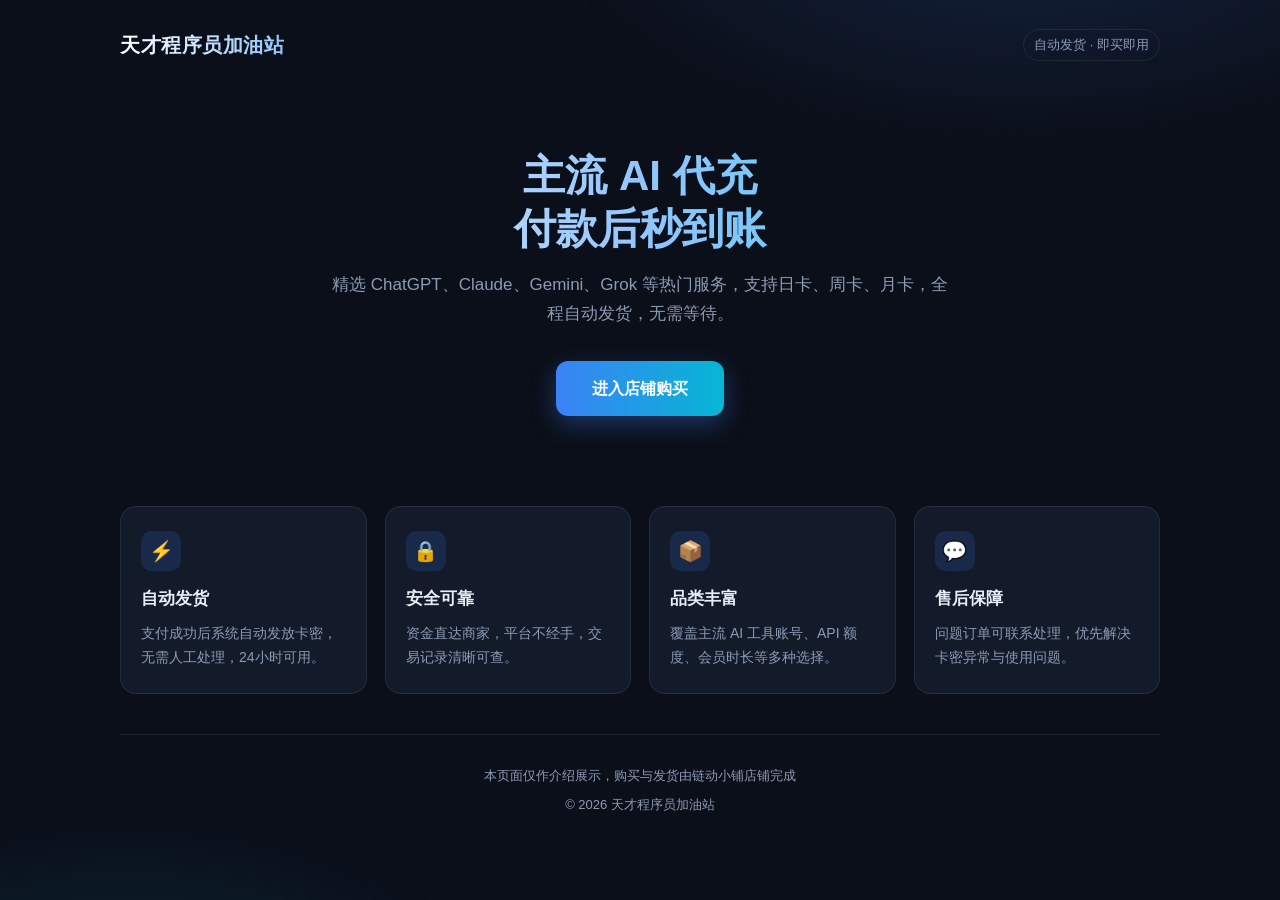
==== index.html @ de02923b "init" ====
<!DOCTYPE html>
<html lang="zh-CN">
<head>
  <meta charset="UTF-8">
  <meta name="viewport" content="width=device-width, initial-scale=1.0">
  <title>AI账号与额度卡 | 自动发货 · 即买即用</title>
  <meta name="description" content="专业AI账号、额度卡、激活码自动发货平台，支持多种主流AI服务，付款后秒到账，安全可靠。">
  <meta name="keywords" content="AI账号,ChatGPT,额度卡,自动发货,卡密">
  <style>
    :root {
      --bg: #0b0f19;
      --card: #131a2a;
      --border: rgba(255, 255, 255, 0.08);
      --text: #e8eef7;
      --muted: #8b9bb4;
      --primary: #3b82f6;
      --primary-2: #06b6d4;
      --accent: #22d3ee;
      --glow: rgba(59, 130, 246, 0.35);
    }

    * { box-sizing: border-box; margin: 0; padding: 0; }

    body {
      font-family: -apple-system, BlinkMacSystemFont, "Segoe UI", "PingFang SC", "Hiragino Sans GB", "Microsoft YaHei", sans-serif;
      background: var(--bg);
      color: var(--text);
      line-height: 1.7;
      min-height: 100vh;
    }

    .bg-glow {
      position: fixed;
      inset: 0;
      background:
        radial-gradient(800px 400px at 80% -10%, rgba(59, 130, 246, 0.18), transparent 60%),
        radial-gradient(600px 300px at 10% 110%, rgba(6, 182, 212, 0.12), transparent 60%);
      pointer-events: none;
      z-index: 0;
    }

    .container {
      max-width: 1080px;
      margin: 0 auto;
      padding: 0 20px;
      position: relative;
      z-index: 1;
    }

    header {
      padding: 28px 0;
      display: flex;
      justify-content: space-between;
      align-items: center;
    }

    .logo {
      font-size: 20px;
      font-weight: 700;
      letter-spacing: 0.5px;
      background: linear-gradient(90deg, #fff, #93c5fd);
      -webkit-background-clip: text;
      -webkit-text-fill-color: transparent;
    }

    .header-tag {
      font-size: 13px;
      color: var(--muted);
      border: 1px solid var(--border);
      padding: 4px 10px;
      border-radius: 999px;
    }

    .hero {
      text-align: center;
      padding: 60px 0 40px;
    }

    .hero h1 {
      font-size: 42px;
      font-weight: 800;
      line-height: 1.25;
      margin-bottom: 16px;
      background: linear-gradient(90deg, #ffffff, #93c5fd 50%, #22d3ee);
      -webkit-background-clip: text;
      -webkit-text-fill-color: transparent;
    }

    .hero p {
      font-size: 17px;
      color: var(--muted);
      max-width: 620px;
      margin: 0 auto 32px;
    }

    .btn {
      display: inline-flex;
      align-items: center;
      justify-content: center;
      gap: 8px;
      background: linear-gradient(90deg, var(--primary), var(--primary-2));
      color: #fff;
      text-decoration: none;
      padding: 14px 36px;
      border-radius: 12px;
      font-size: 16px;
      font-weight: 600;
      box-shadow: 0 8px 24px var(--glow);
      transition: transform 0.15s ease, box-shadow 0.15s ease;
    }

    .btn:hover {
      transform: translateY(-2px);
      box-shadow: 0 12px 32px rgba(59, 130, 246, 0.45);
    }

    .features {
      display: grid;
      grid-template-columns: repeat(auto-fit, minmax(240px, 1fr));
      gap: 18px;
      margin: 50px 0 40px;
    }

    .card {
      background: var(--card);
      border: 1px solid var(--border);
      border-radius: 16px;
      padding: 24px 20px;
      transition: border-color 0.2s;
    }

    .card:hover {
      border-color: rgba(59, 130, 246, 0.4);
    }

    .card-icon {
      width: 40px;
      height: 40px;
      border-radius: 10px;
      background: rgba(59, 130, 246, 0.15);
      display: flex;
      align-items: center;
      justify-content: center;
      margin-bottom: 14px;
      font-size: 20px;
    }

    .card h3 {
      font-size: 17px;
      margin-bottom: 8px;
    }

    .card p {
      font-size: 14px;
      color: var(--muted);
    }

    .section-title {
      text-align: center;
      font-size: 22px;
      margin: 50px 0 20px;
    }

    .cta-box {
      text-align: center;
      background: linear-gradient(180deg, rgba(59, 130, 246, 0.08), transparent);
      border: 1px solid var(--border);
      border-radius: 20px;
      padding: 40px 20px;
      margin: 40px 0 60px;
    }

    .cta-box h2 {
      font-size: 26px;
      margin-bottom: 10px;
    }

    .cta-box p {
      color: var(--muted);
      margin-bottom: 24px;
    }

    footer {
      text-align: center;
      padding: 30px 0 40px;
      color: var(--muted);
      font-size: 13px;
      border-top: 1px solid var(--border);
    }

    @media (max-width: 640px) {
      .hero h1 { font-size: 30px; }
      .hero { padding: 40px 0 30px; }
      header { flex-direction: column; gap: 10px; }
    }
  </style>
</head>
<body>
  <div class="bg-glow"></div>

  <div class="container">
    <header>
      <div class="logo">天才程序员加油站</div>
      <div class="header-tag">自动发货 · 即买即用</div>
    </header>

    <section class="hero">
      <h1>主流 AI 代充<br>付款后秒到账</h1>
      <p>精选 ChatGPT、Claude、Gemini、Grok 等热门服务，支持日卡、周卡、月卡，全程自动发货，无需等待。</p>
      <a href="https://wzyp.cn/shop/fomo" class="btn" target="_blank">进入店铺购买</a>
    </section>

    <div class="features">
      <div class="card">
        <div class="card-icon">⚡</div>
        <h3>自动发货</h3>
        <p>支付成功后系统自动发放卡密，无需人工处理，24小时可用。</p>
      </div>
      <div class="card">
        <div class="card-icon">🔒</div>
        <h3>安全可靠</h3>
        <p>资金直达商家，平台不经手，交易记录清晰可查。</p>
      </div>
      <div class="card">
        <div class="card-icon">📦</div>
        <h3>品类丰富</h3>
        <p>覆盖主流 AI 工具账号、API 额度、会员时长等多种选择。</p>
      </div>
      <div class="card">
        <div class="card-icon">💬</div>
        <h3>售后保障</h3>
        <p>问题订单可联系处理，优先解决卡密异常与使用问题。</p>
      </div>
    </div>

    <footer>
      <p>本页面仅作介绍展示，购买与发货由链动小铺店铺完成</p>
      <p style="margin-top: 6px;">© 2026 天才程序员加油站</p>
    </footer>
  </div>
</body>
</html>
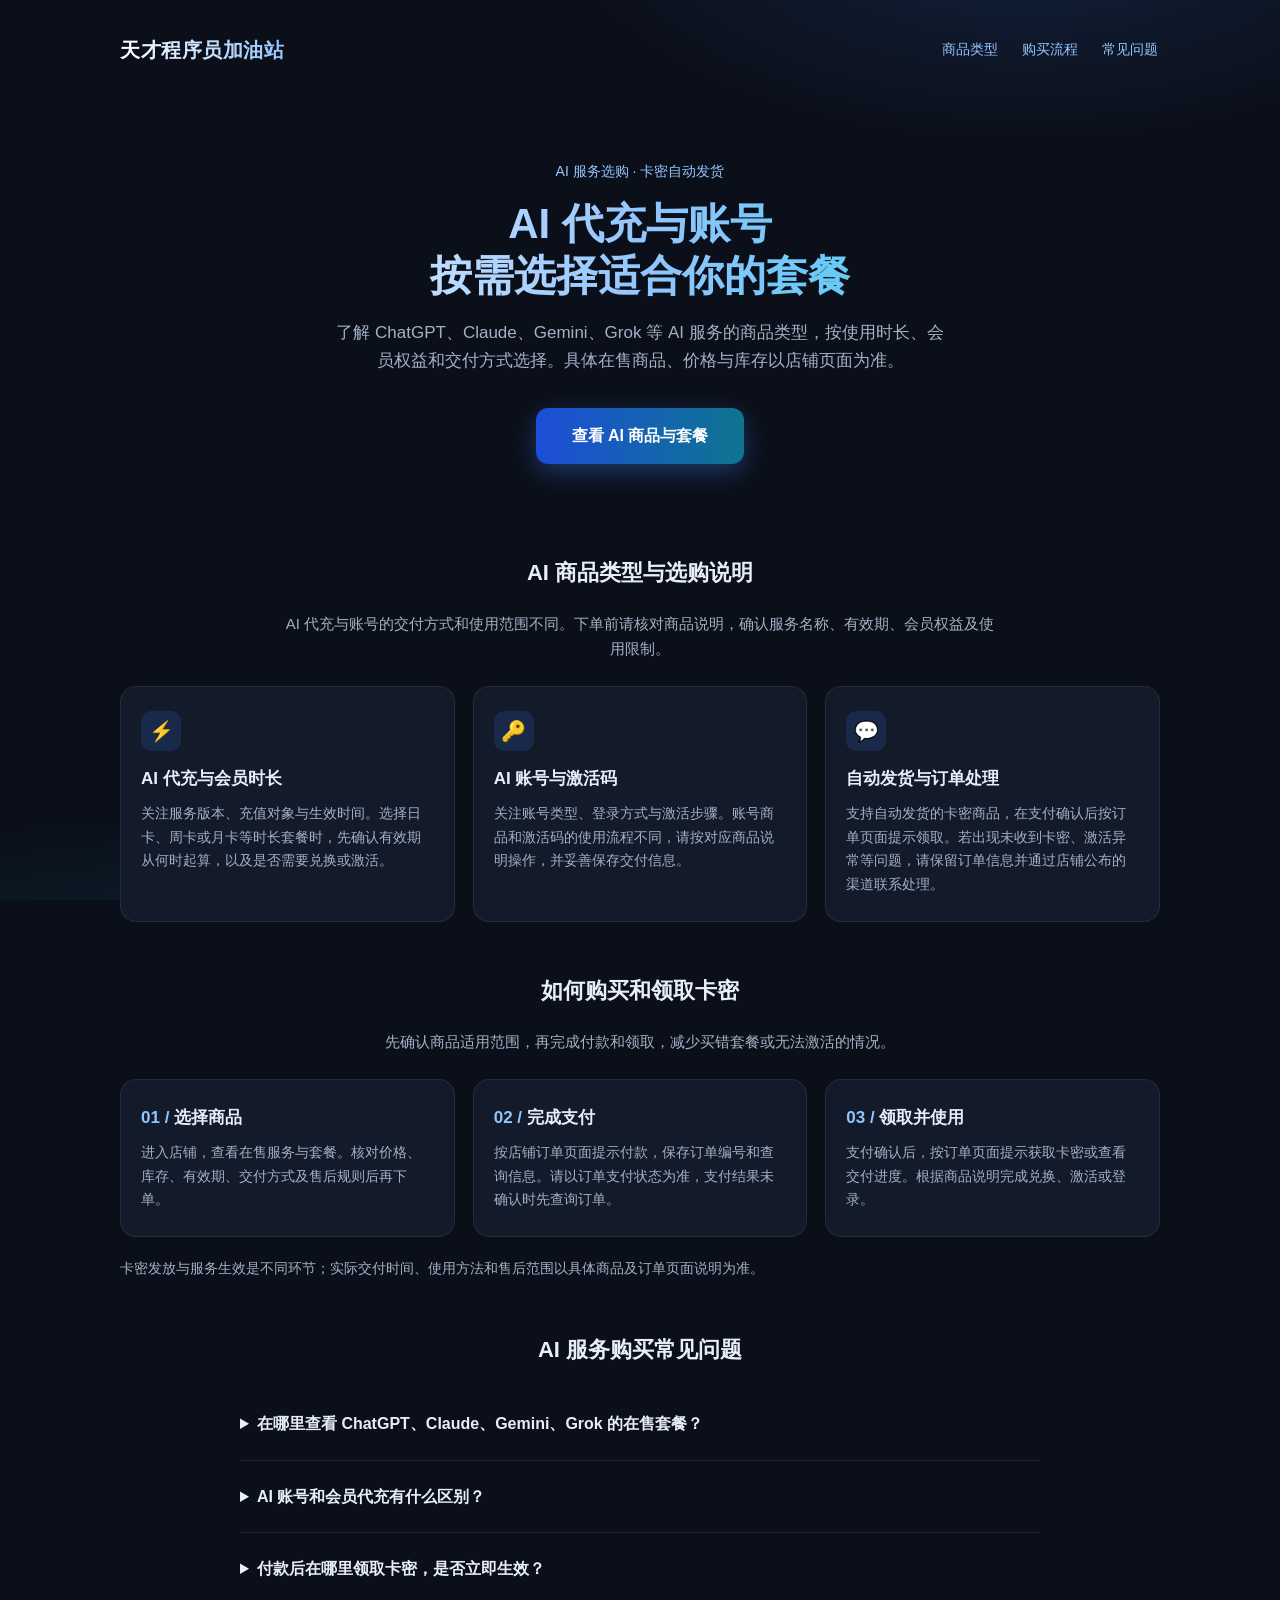
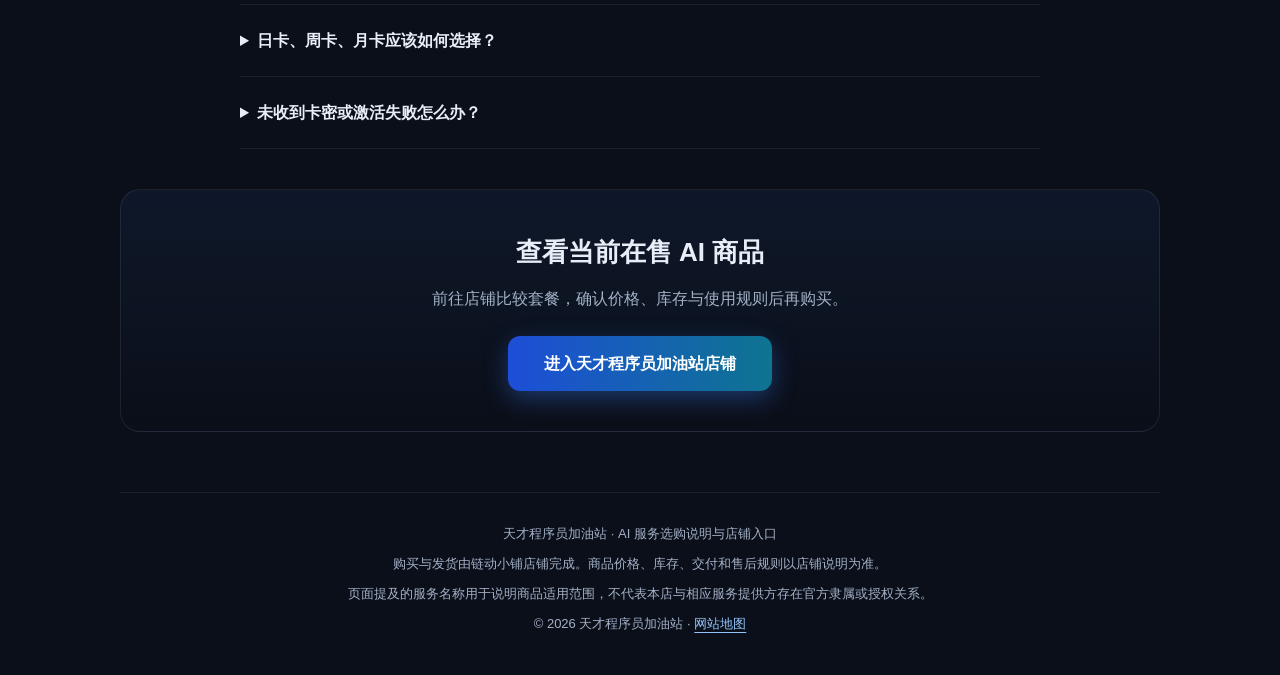
==== commit 839f30b3: "seo" ====
--- a/index.html
+++ b/index.html
@@ -3,19 +3,52 @@
 <head>
   <meta charset="UTF-8">
   <meta name="viewport" content="width=device-width, initial-scale=1.0">
-  <title>AI账号与额度卡 | 自动发货 · 即买即用</title>
-  <meta name="description" content="专业AI账号、额度卡、激活码自动发货平台，支持多种主流AI服务，付款后秒到账，安全可靠。">
-  <meta name="keywords" content="AI账号,ChatGPT,额度卡,自动发货,卡密">
+  <title>AI 代充与账号 | 天才程序员加油站</title>
+  <meta name="description" content="天才程序员加油站提供 ChatGPT、Claude、Gemini、Grok 等 AI 服务的代充与账号选购说明。了解套餐类型、卡密自动发货流程和购买常见问题，前往店铺查看实时价格、库存与使用规则。">
+  <meta name="theme-color" content="#0b0f19">
+  <link rel="canonical" href="https://fomo9527.top/">
+  <link rel="icon" type="image/svg+xml" href="/favicon.svg">
+  <meta property="og:type" content="website">
+  <meta property="og:locale" content="zh_CN">
+  <meta property="og:site_name" content="天才程序员加油站">
+  <meta property="og:title" content="AI 代充与账号 | 天才程序员加油站">
+  <meta property="og:description" content="了解 AI 代充与账号的套餐类型、自动发货流程与购买常见问题，前往店铺查看实时价格和库存。">
+  <meta property="og:url" content="https://fomo9527.top/">
+  <meta name="twitter:card" content="summary">
+  <meta name="twitter:title" content="AI 代充与账号 | 天才程序员加油站">
+  <meta name="twitter:description" content="了解 AI 服务套餐、卡密自动发货流程与购买常见问题，前往店铺查看实时价格和库存。">
+  <script type="application/ld+json">
+    {
+      "@context": "https://schema.org",
+      "@graph": [
+        {
+          "@type": "WebSite",
+          "@id": "https://fomo9527.top/#website",
+          "url": "https://fomo9527.top/",
+          "name": "天才程序员加油站",
+          "inLanguage": "zh-CN"
+        },
+        {
+          "@type": "WebPage",
+          "@id": "https://fomo9527.top/#webpage",
+          "url": "https://fomo9527.top/",
+          "name": "AI 代充与账号 | 天才程序员加油站",
+          "description": "AI 代充与账号的选购说明、自动发货流程和购买常见问题。",
+          "inLanguage": "zh-CN",
+          "isPartOf": { "@id": "https://fomo9527.top/#website" }
+        }
+      ]
+    }
+  </script>
   <style>
     :root {
       --bg: #0b0f19;
       --card: #131a2a;
       --border: rgba(255, 255, 255, 0.08);
       --text: #e8eef7;
-      --muted: #8b9bb4;
-      --primary: #3b82f6;
-      --primary-2: #06b6d4;
-      --accent: #22d3ee;
+      --muted: #a3b1c7;
+      --primary: #1d4ed8;
+      --primary-2: #0e7490;
       --glow: rgba(59, 130, 246, 0.35);
     }
 
@@ -28,6 +61,34 @@
       line-height: 1.7;
       min-height: 100vh;
     }
+
+    a { color: #93c5fd; text-underline-offset: 4px; }
+
+    :focus-visible { outline: 3px solid #22d3ee; outline-offset: 5px; }
+
+    .sr-only {
+      position: absolute;
+      width: 1px;
+      height: 1px;
+      padding: 0;
+      margin: -1px;
+      overflow: hidden;
+      clip-path: inset(50%);
+      white-space: nowrap;
+      border: 0;
+    }
+
+    .skip-link {
+      position: absolute;
+      top: 8px;
+      left: 20px;
+      z-index: 2;
+      padding: 8px 16px;
+      background: var(--card);
+      transform: translateY(-150%);
+    }
+
+    .skip-link:focus { transform: translateY(0); }
 
     .bg-glow {
       position: fixed;
@@ -52,24 +113,31 @@
       display: flex;
       justify-content: space-between;
       align-items: center;
+      gap: 20px;
+      flex-wrap: wrap;
     }
 
     .logo {
       font-size: 20px;
       font-weight: 700;
       letter-spacing: 0.5px;
+      text-decoration: none;
       background: linear-gradient(90deg, #fff, #93c5fd);
       -webkit-background-clip: text;
       -webkit-text-fill-color: transparent;
     }
 
-    .header-tag {
-      font-size: 13px;
-      color: var(--muted);
-      border: 1px solid var(--border);
-      padding: 4px 10px;
-      border-radius: 999px;
-    }
+    nav {
+      display: flex;
+      flex-wrap: wrap;
+      justify-content: center;
+      gap: 8px 20px;
+      font-size: 14px;
+    }
+
+    nav a { padding: 10px 2px; text-decoration: none; }
+
+    nav a:hover { text-decoration: underline; }
 
     .hero {
       text-align: center;
@@ -92,6 +160,10 @@
       max-width: 620px;
       margin: 0 auto 32px;
     }
+
+    .hero .eyebrow { font-size: 14px; color: #93c5fd; margin-bottom: 14px; }
+
+    .hero .hero-note { font-size: 13px; margin: 16px auto 0; }
 
     .btn {
       display: inline-flex;
@@ -118,7 +190,7 @@
       display: grid;
       grid-template-columns: repeat(auto-fit, minmax(240px, 1fr));
       gap: 18px;
-      margin: 50px 0 40px;
+      margin: 24px 0 40px;
     }
 
     .card {
@@ -155,11 +227,41 @@
       color: var(--muted);
     }
 
+    .section-intro {
+      max-width: 720px;
+      margin: 0 auto 24px;
+      text-align: center;
+      color: var(--muted);
+      font-size: 15px;
+    }
+
     .section-title {
       text-align: center;
       font-size: 22px;
       margin: 50px 0 20px;
     }
+
+    .steps {
+      display: grid;
+      grid-template-columns: repeat(3, minmax(0, 1fr));
+      gap: 18px;
+      list-style: none;
+      counter-reset: purchase;
+    }
+
+    .steps li { counter-increment: purchase; }
+
+    .steps h3::before { content: "0" counter(purchase) " / "; color: #93c5fd; }
+
+    .notice { color: var(--muted); font-size: 14px; margin: 20px 0; }
+
+    .faq { max-width: 800px; margin: 0 auto; }
+
+    .faq details { border-bottom: 1px solid var(--border); padding: 18px 0; }
+
+    .faq summary { cursor: pointer; font-weight: 600; padding: 4px 0; }
+
+    .faq p { margin-top: 12px; color: var(--muted); font-size: 15px; }
 
     .cta-box {
       text-align: center;
@@ -188,54 +290,124 @@
       border-top: 1px solid var(--border);
     }
 
+    footer p + p { margin-top: 8px; }
+
     @media (max-width: 640px) {
       .hero h1 { font-size: 30px; }
       .hero { padding: 40px 0 30px; }
       header { flex-direction: column; gap: 10px; }
+      .features, .steps { grid-template-columns: 1fr; }
+      .cta-box h2 { font-size: 22px; }
+    }
+
+    @media (prefers-reduced-motion: reduce) {
+      .btn, .card { transition: none; }
+      .btn:hover { transform: none; }
     }
   </style>
 </head>
 <body>
-  <div class="bg-glow"></div>
+  <a class="skip-link" href="#main">跳转到主要内容</a>
+  <div class="bg-glow" aria-hidden="true"></div>
 
   <div class="container">
     <header>
-      <div class="logo">天才程序员加油站</div>
-      <div class="header-tag">自动发货 · 即买即用</div>
+      <a class="logo" href="/">天才程序员加油站</a>
+      <nav aria-label="页面导航">
+        <a href="#services">商品类型</a>
+        <a href="#guide">购买流程</a>
+        <a href="#faq">常见问题</a>
+      </nav>
     </header>
 
-    <section class="hero">
-      <h1>主流 AI 代充<br>付款后秒到账</h1>
-      <p>精选 ChatGPT、Claude、Gemini、Grok 等热门服务，支持日卡、周卡、月卡，全程自动发货，无需等待。</p>
-      <a href="https://wzyp.cn/shop/fomo" class="btn" target="_blank">进入店铺购买</a>
-    </section>
-
-    <div class="features">
-      <div class="card">
-        <div class="card-icon">⚡</div>
-        <h3>自动发货</h3>
-        <p>支付成功后系统自动发放卡密，无需人工处理，24小时可用。</p>
-      </div>
-      <div class="card">
-        <div class="card-icon">🔒</div>
-        <h3>安全可靠</h3>
-        <p>资金直达商家，平台不经手，交易记录清晰可查。</p>
-      </div>
-      <div class="card">
-        <div class="card-icon">📦</div>
-        <h3>品类丰富</h3>
-        <p>覆盖主流 AI 工具账号、API 额度、会员时长等多种选择。</p>
-      </div>
-      <div class="card">
-        <div class="card-icon">💬</div>
-        <h3>售后保障</h3>
-        <p>问题订单可联系处理，优先解决卡密异常与使用问题。</p>
-      </div>
-    </div>
+    <main id="main" tabindex="-1">
+      <section class="hero" aria-labelledby="hero-title">
+        <p class="eyebrow">AI 服务选购 · 卡密自动发货</p>
+        <h1 id="hero-title">AI 代充与账号<br>按需选择适合你的套餐</h1>
+        <p>了解 ChatGPT、Claude、Gemini、Grok 等 AI 服务的商品类型，按使用时长、会员权益和交付方式选择。具体在售商品、价格与库存以店铺页面为准。</p>
+        <a href="https://wzyp.cn/shop/fomo" class="btn" target="_blank" rel="noopener noreferrer">查看 AI 商品与套餐<span class="sr-only">（在新窗口打开）</span></a>
+      </section>
+
+      <section id="services" aria-labelledby="services-title">
+        <h2 id="services-title" class="section-title">AI 商品类型与选购说明</h2>
+        <p class="section-intro">AI 代充与账号的交付方式和使用范围不同。下单前请核对商品说明，确认服务名称、有效期、会员权益及使用限制。</p>
+        <div class="features">
+          <article class="card">
+            <div class="card-icon" aria-hidden="true">⚡</div>
+            <h3>AI 代充与会员时长</h3>
+            <p>关注服务版本、充值对象与生效时间。选择日卡、周卡或月卡等时长套餐时，先确认有效期从何时起算，以及是否需要兑换或激活。</p>
+          </article>
+          <article class="card">
+            <div class="card-icon" aria-hidden="true">🔑</div>
+            <h3>AI 账号与激活码</h3>
+            <p>关注账号类型、登录方式与激活步骤。账号商品和激活码的使用流程不同，请按对应商品说明操作，并妥善保存交付信息。</p>
+          </article>
+          <article class="card">
+            <div class="card-icon" aria-hidden="true">💬</div>
+            <h3>自动发货与订单处理</h3>
+            <p>支持自动发货的卡密商品，在支付确认后按订单页面提示领取。若出现未收到卡密、激活异常等问题，请保留订单信息并通过店铺公布的渠道联系处理。</p>
+          </article>
+        </div>
+      </section>
+
+      <section id="guide" aria-labelledby="guide-title">
+        <h2 id="guide-title" class="section-title">如何购买和领取卡密</h2>
+        <p class="section-intro">先确认商品适用范围，再完成付款和领取，减少买错套餐或无法激活的情况。</p>
+        <ol class="steps">
+          <li class="card">
+            <h3>选择商品</h3>
+            <p>进入店铺，查看在售服务与套餐。核对价格、库存、有效期、交付方式及售后规则后再下单。</p>
+          </li>
+          <li class="card">
+            <h3>完成支付</h3>
+            <p>按店铺订单页面提示付款，保存订单编号和查询信息。请以订单支付状态为准，支付结果未确认时先查询订单。</p>
+          </li>
+          <li class="card">
+            <h3>领取并使用</h3>
+            <p>支付确认后，按订单页面提示获取卡密或查看交付进度。根据商品说明完成兑换、激活或登录。</p>
+          </li>
+        </ol>
+        <p class="notice">卡密发放与服务生效是不同环节；实际交付时间、使用方法和售后范围以具体商品及订单页面说明为准。</p>
+      </section>
+
+      <section id="faq" aria-labelledby="faq-title">
+        <h2 id="faq-title" class="section-title">AI 服务购买常见问题</h2>
+        <div class="faq">
+          <details>
+            <summary>在哪里查看 ChatGPT、Claude、Gemini、Grok 的在售套餐？</summary>
+            <p>请前往<a href="https://wzyp.cn/shop/fomo" target="_blank" rel="noopener noreferrer">天才程序员加油站店铺（新窗口）</a>查看当前商品列表。服务种类、套餐时长、价格和库存可能调整，本页不提供实时商品报价。</p>
+          </details>
+          <details>
+            <summary>AI 账号和会员代充有什么区别？</summary>
+            <p>账号类商品按说明提供登录或使用方式；会员代充涉及指定服务的会员权益和时长。两者的适用平台、权益和交付方式不同，下单前请确认商品类型是否符合你的使用需求。</p>
+          </details>
+          <details>
+            <summary>付款后在哪里领取卡密，是否立即生效？</summary>
+            <p>支持自动发货的商品，在支付确认后按店铺订单页面提示领取卡密。卡密可能还需要兑换或激活，发货完成不一定代表服务已生效；具体步骤和处理时间请查看商品说明。</p>
+          </details>
+          <details>
+            <summary>日卡、周卡、月卡应该如何选择？</summary>
+            <p>可先按预计使用周期选择时长，再比较会员权益、功能和使用限制。下单前确认有效期的起算方式、到期规则及是否支持续费，具体可选规格以店铺当前上架商品为准。</p>
+          </details>
+          <details>
+            <summary>未收到卡密或激活失败怎么办？</summary>
+            <p>先确认订单是否支付成功，再核对商品的领取和激活说明。如果仍有异常，请保留订单编号、付款凭证和错误提示，通过店铺公布的售后渠道联系处理。</p>
+          </details>
+        </div>
+      </section>
+
+      <section class="cta-box" aria-labelledby="shop-title">
+        <h2 id="shop-title">查看当前在售 AI 商品</h2>
+        <p>前往店铺比较套餐，确认价格、库存与使用规则后再购买。</p>
+        <a href="https://wzyp.cn/shop/fomo" class="btn" target="_blank" rel="noopener noreferrer">进入天才程序员加油站店铺<span class="sr-only">（在新窗口打开）</span></a>
+      </section>
+    </main>
 
     <footer>
-      <p>本页面仅作介绍展示，购买与发货由链动小铺店铺完成</p>
-      <p style="margin-top: 6px;">© 2026 天才程序员加油站</p>
+      <p>天才程序员加油站 · AI 服务选购说明与店铺入口</p>
+      <p>购买与发货由链动小铺店铺完成。商品价格、库存、交付和售后规则以店铺说明为准。</p>
+      <p>页面提及的服务名称用于说明商品适用范围，不代表本店与相应服务提供方存在官方隶属或授权关系。</p>
+      <p>© 2026 天才程序员加油站 · <a href="/sitemap.xml">网站地图</a></p>
     </footer>
   </div>
 </body>
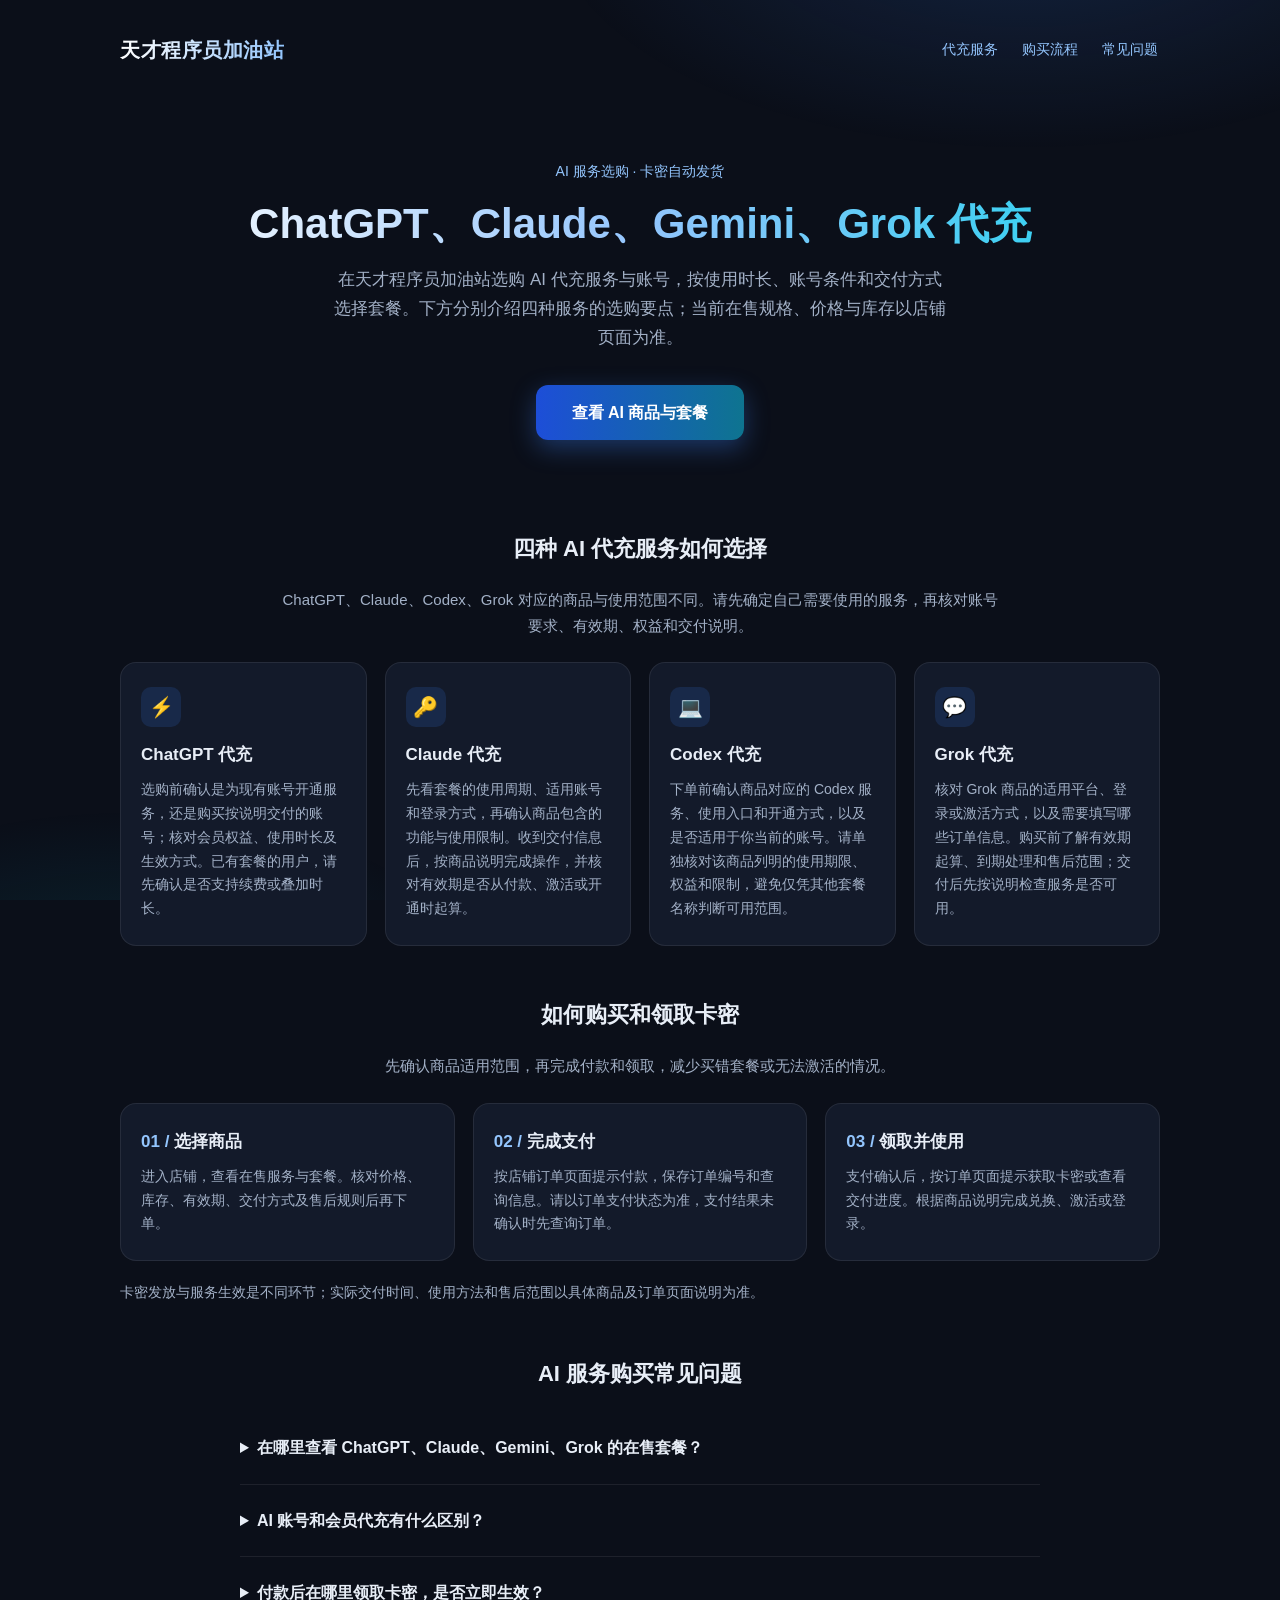
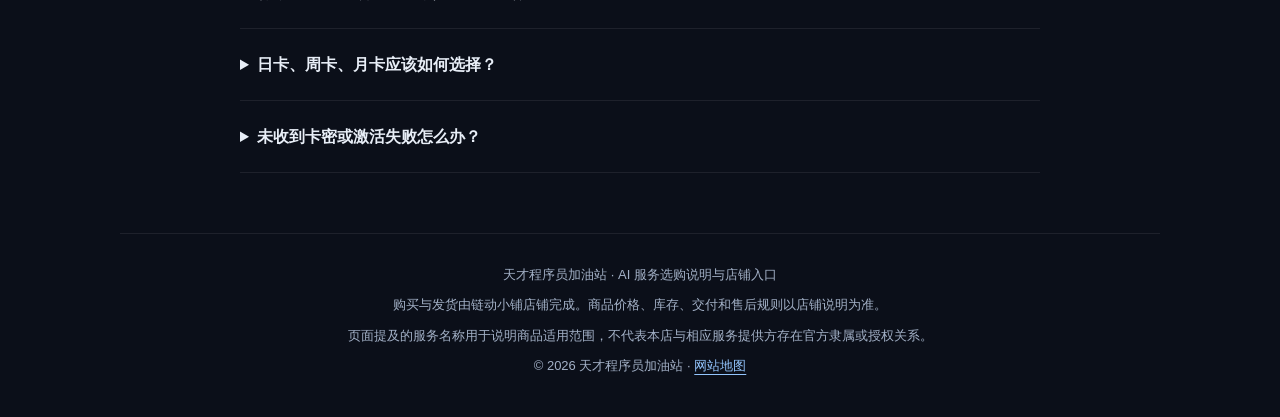
==== commit 115cdc9c: "seo" ====
--- a/index.html
+++ b/index.html
@@ -3,20 +3,20 @@
 <head>
   <meta charset="UTF-8">
   <meta name="viewport" content="width=device-width, initial-scale=1.0">
-  <title>AI 代充与账号 | 天才程序员加油站</title>
-  <meta name="description" content="天才程序员加油站提供 ChatGPT、Claude、Gemini、Grok 等 AI 服务的代充与账号选购说明。了解套餐类型、卡密自动发货流程和购买常见问题，前往店铺查看实时价格、库存与使用规则。">
+  <title>ChatGPT、Claude、Codex、Grok 代充 | 天才程序员加油站</title>
+  <meta name="description" content="在天才程序员加油站了解 ChatGPT 代充、Claude 代充、Codex 代充与 Grok 代充。核对账号条件、使用时长、会员权益和交付方式，查看购买流程与常见问题，前往店铺选购当前在售套餐。">
   <meta name="theme-color" content="#0b0f19">
   <link rel="canonical" href="https://fomo9527.top/">
   <link rel="icon" type="image/svg+xml" href="/favicon.svg">
   <meta property="og:type" content="website">
   <meta property="og:locale" content="zh_CN">
   <meta property="og:site_name" content="天才程序员加油站">
-  <meta property="og:title" content="AI 代充与账号 | 天才程序员加油站">
-  <meta property="og:description" content="了解 AI 代充与账号的套餐类型、自动发货流程与购买常见问题，前往店铺查看实时价格和库存。">
+  <meta property="og:title" content="ChatGPT、Claude、Codex、Grok 代充 | 天才程序员加油站">
+  <meta property="og:description" content="了解 ChatGPT、Claude、Codex、Grok 代充的账号条件、使用时长与交付方式，前往店铺查看当前在售套餐。">
   <meta property="og:url" content="https://fomo9527.top/">
   <meta name="twitter:card" content="summary">
-  <meta name="twitter:title" content="AI 代充与账号 | 天才程序员加油站">
-  <meta name="twitter:description" content="了解 AI 服务套餐、卡密自动发货流程与购买常见问题，前往店铺查看实时价格和库存。">
+  <meta name="twitter:title" content="ChatGPT、Claude、Codex、Grok 代充 | 天才程序员加油站">
+  <meta name="twitter:description" content="查看 ChatGPT、Claude、Codex、Grok 代充选购说明、购买流程与常见问题。">
   <script type="application/ld+json">
     {
       "@context": "https://schema.org",
@@ -32,8 +32,8 @@
           "@type": "WebPage",
           "@id": "https://fomo9527.top/#webpage",
           "url": "https://fomo9527.top/",
-          "name": "AI 代充与账号 | 天才程序员加油站",
-          "description": "AI 代充与账号的选购说明、自动发货流程和购买常见问题。",
+          "name": "ChatGPT、Claude、Codex、Grok 代充 | 天才程序员加油站",
+          "description": "ChatGPT 代充、Claude 代充、Codex 代充与 Grok 代充的选购说明、购买流程和常见问题。",
           "inLanguage": "zh-CN",
           "isPartOf": { "@id": "https://fomo9527.top/#website" }
         }
@@ -255,32 +255,13 @@
 
     .notice { color: var(--muted); font-size: 14px; margin: 20px 0; }
 
-    .faq { max-width: 800px; margin: 0 auto; }
+    .faq { max-width: 800px; margin: 0 auto 60px; }
 
     .faq details { border-bottom: 1px solid var(--border); padding: 18px 0; }
 
     .faq summary { cursor: pointer; font-weight: 600; padding: 4px 0; }
 
     .faq p { margin-top: 12px; color: var(--muted); font-size: 15px; }
-
-    .cta-box {
-      text-align: center;
-      background: linear-gradient(180deg, rgba(59, 130, 246, 0.08), transparent);
-      border: 1px solid var(--border);
-      border-radius: 20px;
-      padding: 40px 20px;
-      margin: 40px 0 60px;
-    }
-
-    .cta-box h2 {
-      font-size: 26px;
-      margin-bottom: 10px;
-    }
-
-    .cta-box p {
-      color: var(--muted);
-      margin-bottom: 24px;
-    }
 
     footer {
       text-align: center;
@@ -297,7 +278,6 @@
       .hero { padding: 40px 0 30px; }
       header { flex-direction: column; gap: 10px; }
       .features, .steps { grid-template-columns: 1fr; }
-      .cta-box h2 { font-size: 22px; }
     }
 
     @media (prefers-reduced-motion: reduce) {
@@ -314,7 +294,7 @@
     <header>
       <a class="logo" href="/">天才程序员加油站</a>
       <nav aria-label="页面导航">
-        <a href="#services">商品类型</a>
+        <a href="#services">代充服务</a>
         <a href="#guide">购买流程</a>
         <a href="#faq">常见问题</a>
       </nav>
@@ -323,29 +303,34 @@
     <main id="main" tabindex="-1">
       <section class="hero" aria-labelledby="hero-title">
         <p class="eyebrow">AI 服务选购 · 卡密自动发货</p>
-        <h1 id="hero-title">AI 代充与账号<br>按需选择适合你的套餐</h1>
-        <p>了解 ChatGPT、Claude、Gemini、Grok 等 AI 服务的商品类型，按使用时长、会员权益和交付方式选择。具体在售商品、价格与库存以店铺页面为准。</p>
+        <h1 id="hero-title">ChatGPT、Claude、Gemini、Grok 代充</h1>
+        <p>在天才程序员加油站选购 AI 代充服务与账号，按使用时长、账号条件和交付方式选择套餐。下方分别介绍四种服务的选购要点；当前在售规格、价格与库存以店铺页面为准。</p>
         <a href="https://wzyp.cn/shop/fomo" class="btn" target="_blank" rel="noopener noreferrer">查看 AI 商品与套餐<span class="sr-only">（在新窗口打开）</span></a>
       </section>
 
       <section id="services" aria-labelledby="services-title">
-        <h2 id="services-title" class="section-title">AI 商品类型与选购说明</h2>
-        <p class="section-intro">AI 代充与账号的交付方式和使用范围不同。下单前请核对商品说明，确认服务名称、有效期、会员权益及使用限制。</p>
+        <h2 id="services-title" class="section-title">四种 AI 代充服务如何选择</h2>
+        <p class="section-intro">ChatGPT、Claude、Codex、Grok 对应的商品与使用范围不同。请先确定自己需要使用的服务，再核对账号要求、有效期、权益和交付说明。</p>
         <div class="features">
-          <article class="card">
+          <article class="card" id="chatgpt" aria-labelledby="chatgpt-title">
             <div class="card-icon" aria-hidden="true">⚡</div>
-            <h3>AI 代充与会员时长</h3>
-            <p>关注服务版本、充值对象与生效时间。选择日卡、周卡或月卡等时长套餐时，先确认有效期从何时起算，以及是否需要兑换或激活。</p>
+            <h3 id="chatgpt-title">ChatGPT 代充</h3>
+            <p>选购前确认是为现有账号开通服务，还是购买按说明交付的账号；核对会员权益、使用时长及生效方式。已有套餐的用户，请先确认是否支持续费或叠加时长。</p>
           </article>
-          <article class="card">
+          <article class="card" id="claude" aria-labelledby="claude-title">
             <div class="card-icon" aria-hidden="true">🔑</div>
-            <h3>AI 账号与激活码</h3>
-            <p>关注账号类型、登录方式与激活步骤。账号商品和激活码的使用流程不同，请按对应商品说明操作，并妥善保存交付信息。</p>
+            <h3 id="claude-title">Claude 代充</h3>
+            <p>先看套餐的使用周期、适用账号和登录方式，再确认商品包含的功能与使用限制。收到交付信息后，按商品说明完成操作，并核对有效期是否从付款、激活或开通时起算。</p>
           </article>
-          <article class="card">
+          <article class="card" id="codex" aria-labelledby="codex-title">
+            <div class="card-icon" aria-hidden="true">💻</div>
+            <h3 id="codex-title">Codex 代充</h3>
+            <p>下单前确认商品对应的 Codex 服务、使用入口和开通方式，以及是否适用于你当前的账号。请单独核对该商品列明的使用期限、权益和限制，避免仅凭其他套餐名称判断可用范围。</p>
+          </article>
+          <article class="card" id="grok" aria-labelledby="grok-title">
             <div class="card-icon" aria-hidden="true">💬</div>
-            <h3>自动发货与订单处理</h3>
-            <p>支持自动发货的卡密商品，在支付确认后按订单页面提示领取。若出现未收到卡密、激活异常等问题，请保留订单信息并通过店铺公布的渠道联系处理。</p>
+            <h3 id="grok-title">Grok 代充</h3>
+            <p>核对 Grok 商品的适用平台、登录或激活方式，以及需要填写哪些订单信息。购买前了解有效期起算、到期处理和售后范围；交付后先按说明检查服务是否可用。</p>
           </article>
         </div>
       </section>
@@ -396,11 +381,6 @@
         </div>
       </section>
 
-      <section class="cta-box" aria-labelledby="shop-title">
-        <h2 id="shop-title">查看当前在售 AI 商品</h2>
-        <p>前往店铺比较套餐，确认价格、库存与使用规则后再购买。</p>
-        <a href="https://wzyp.cn/shop/fomo" class="btn" target="_blank" rel="noopener noreferrer">进入天才程序员加油站店铺<span class="sr-only">（在新窗口打开）</span></a>
-      </section>
     </main>
 
     <footer>
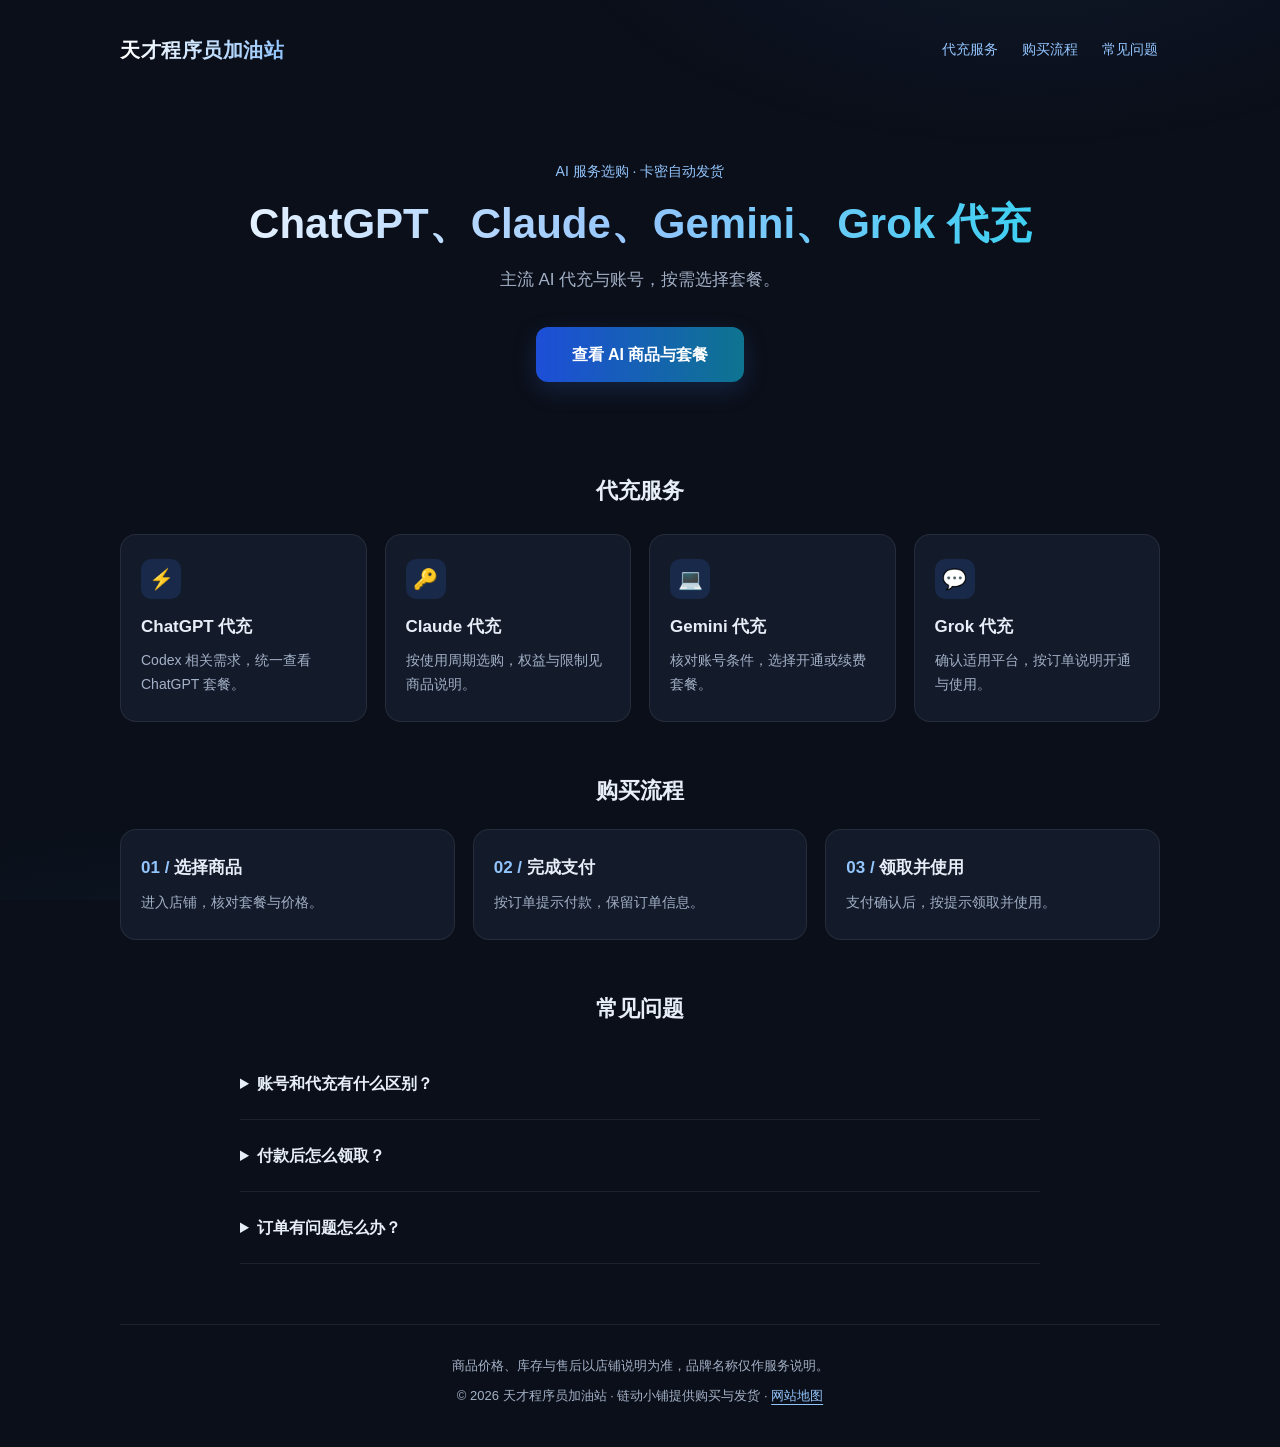
==== commit 7acda30c: "精简页面" ====
--- a/index.html
+++ b/index.html
@@ -3,20 +3,20 @@
 <head>
   <meta charset="UTF-8">
   <meta name="viewport" content="width=device-width, initial-scale=1.0">
-  <title>ChatGPT、Claude、Codex、Grok 代充 | 天才程序员加油站</title>
-  <meta name="description" content="在天才程序员加油站了解 ChatGPT 代充、Claude 代充、Codex 代充与 Grok 代充。核对账号条件、使用时长、会员权益和交付方式，查看购买流程与常见问题，前往店铺选购当前在售套餐。">
+  <title>ChatGPT（Codex）、Claude、Gemini、Grok 代充 | 天才程序员加油站</title>
+  <meta name="description" content="了解 ChatGPT 代充、Claude 代充、Gemini 代充与 Grok 代充。Codex 代充相关需求统一查看 ChatGPT 套餐，具体适用权益以商品页为准。在天才程序员加油站核对使用时长、交付方式与当前在售套餐。">
   <meta name="theme-color" content="#0b0f19">
   <link rel="canonical" href="https://fomo9527.top/">
   <link rel="icon" type="image/svg+xml" href="/favicon.svg">
   <meta property="og:type" content="website">
   <meta property="og:locale" content="zh_CN">
   <meta property="og:site_name" content="天才程序员加油站">
-  <meta property="og:title" content="ChatGPT、Claude、Codex、Grok 代充 | 天才程序员加油站">
-  <meta property="og:description" content="了解 ChatGPT、Claude、Codex、Grok 代充的账号条件、使用时长与交付方式，前往店铺查看当前在售套餐。">
+  <meta property="og:title" content="ChatGPT（Codex）、Claude、Gemini、Grok 代充 | 天才程序员加油站">
+  <meta property="og:description" content="了解 ChatGPT、Claude、Gemini、Grok 代充的选购要点；Codex 相关使用需求在 ChatGPT 套餐中核对。前往店铺查看当前在售规格。">
   <meta property="og:url" content="https://fomo9527.top/">
   <meta name="twitter:card" content="summary">
-  <meta name="twitter:title" content="ChatGPT、Claude、Codex、Grok 代充 | 天才程序员加油站">
-  <meta name="twitter:description" content="查看 ChatGPT、Claude、Codex、Grok 代充选购说明、购买流程与常见问题。">
+  <meta name="twitter:title" content="ChatGPT（Codex）、Claude、Gemini、Grok 代充 | 天才程序员加油站">
+  <meta name="twitter:description" content="查看 ChatGPT、Claude、Gemini、Grok 代充选购说明；Codex 相关需求统一查看 ChatGPT 套餐。">
   <script type="application/ld+json">
     {
       "@context": "https://schema.org",
@@ -32,8 +32,8 @@
           "@type": "WebPage",
           "@id": "https://fomo9527.top/#webpage",
           "url": "https://fomo9527.top/",
-          "name": "ChatGPT、Claude、Codex、Grok 代充 | 天才程序员加油站",
-          "description": "ChatGPT 代充、Claude 代充、Codex 代充与 Grok 代充的选购说明、购买流程和常见问题。",
+          "name": "ChatGPT（Codex）、Claude、Gemini、Grok 代充 | 天才程序员加油站",
+          "description": "ChatGPT、Claude、Gemini、Grok 代充的选购说明、购买流程和常见问题；Codex 相关使用需求在 ChatGPT 套餐中核对。",
           "inLanguage": "zh-CN",
           "isPartOf": { "@id": "https://fomo9527.top/#website" }
         }
@@ -49,7 +49,7 @@
       --muted: #a3b1c7;
       --primary: #1d4ed8;
       --primary-2: #0e7490;
-      --glow: rgba(59, 130, 246, 0.35);
+      --glow: rgba(59, 130, 246, 0.18);
     }
 
     * { box-sizing: border-box; margin: 0; padding: 0; }
@@ -94,8 +94,8 @@
       position: fixed;
       inset: 0;
       background:
-        radial-gradient(800px 400px at 80% -10%, rgba(59, 130, 246, 0.18), transparent 60%),
-        radial-gradient(600px 300px at 10% 110%, rgba(6, 182, 212, 0.12), transparent 60%);
+        radial-gradient(800px 400px at 80% -10%, rgba(59, 130, 246, 0.08), transparent 60%),
+        radial-gradient(600px 300px at 10% 110%, rgba(6, 182, 212, 0.06), transparent 60%);
       pointer-events: none;
       z-index: 0;
     }
@@ -162,8 +162,6 @@
     }
 
     .hero .eyebrow { font-size: 14px; color: #93c5fd; margin-bottom: 14px; }
-
-    .hero .hero-note { font-size: 13px; margin: 16px auto 0; }
 
     .btn {
       display: inline-flex;
@@ -183,7 +181,7 @@
 
     .btn:hover {
       transform: translateY(-2px);
-      box-shadow: 0 12px 32px rgba(59, 130, 246, 0.45);
+      box-shadow: 0 10px 28px rgba(59, 130, 246, 0.25);
     }
 
     .features {
@@ -227,14 +225,6 @@
       color: var(--muted);
     }
 
-    .section-intro {
-      max-width: 720px;
-      margin: 0 auto 24px;
-      text-align: center;
-      color: var(--muted);
-      font-size: 15px;
-    }
-
     .section-title {
       text-align: center;
       font-size: 22px;
@@ -252,8 +242,6 @@
     .steps li { counter-increment: purchase; }
 
     .steps h3::before { content: "0" counter(purchase) " / "; color: #93c5fd; }
-
-    .notice { color: var(--muted); font-size: 14px; margin: 20px 0; }
 
     .faq { max-width: 800px; margin: 0 auto 60px; }
 
@@ -304,79 +292,68 @@
       <section class="hero" aria-labelledby="hero-title">
         <p class="eyebrow">AI 服务选购 · 卡密自动发货</p>
         <h1 id="hero-title">ChatGPT、Claude、Gemini、Grok 代充</h1>
-        <p>在天才程序员加油站选购 AI 代充服务与账号，按使用时长、账号条件和交付方式选择套餐。下方分别介绍四种服务的选购要点；当前在售规格、价格与库存以店铺页面为准。</p>
+        <p>主流 AI 代充与账号，按需选择套餐。</p>
         <a href="https://wzyp.cn/shop/fomo" class="btn" target="_blank" rel="noopener noreferrer">查看 AI 商品与套餐<span class="sr-only">（在新窗口打开）</span></a>
       </section>
 
       <section id="services" aria-labelledby="services-title">
-        <h2 id="services-title" class="section-title">四种 AI 代充服务如何选择</h2>
-        <p class="section-intro">ChatGPT、Claude、Codex、Grok 对应的商品与使用范围不同。请先确定自己需要使用的服务，再核对账号要求、有效期、权益和交付说明。</p>
+        <h2 id="services-title" class="section-title">代充服务</h2>
         <div class="features">
           <article class="card" id="chatgpt" aria-labelledby="chatgpt-title">
             <div class="card-icon" aria-hidden="true">⚡</div>
             <h3 id="chatgpt-title">ChatGPT 代充</h3>
-            <p>选购前确认是为现有账号开通服务，还是购买按说明交付的账号；核对会员权益、使用时长及生效方式。已有套餐的用户，请先确认是否支持续费或叠加时长。</p>
+            <p>Codex 相关需求，统一查看 ChatGPT 套餐。</p>
           </article>
           <article class="card" id="claude" aria-labelledby="claude-title">
             <div class="card-icon" aria-hidden="true">🔑</div>
             <h3 id="claude-title">Claude 代充</h3>
-            <p>先看套餐的使用周期、适用账号和登录方式，再确认商品包含的功能与使用限制。收到交付信息后，按商品说明完成操作，并核对有效期是否从付款、激活或开通时起算。</p>
+            <p>按使用周期选购，权益与限制见商品说明。</p>
           </article>
-          <article class="card" id="codex" aria-labelledby="codex-title">
+          <article class="card" id="gemini" aria-labelledby="gemini-title">
             <div class="card-icon" aria-hidden="true">💻</div>
-            <h3 id="codex-title">Codex 代充</h3>
-            <p>下单前确认商品对应的 Codex 服务、使用入口和开通方式，以及是否适用于你当前的账号。请单独核对该商品列明的使用期限、权益和限制，避免仅凭其他套餐名称判断可用范围。</p>
+            <h3 id="gemini-title">Gemini 代充</h3>
+            <p>核对账号条件，选择开通或续费套餐。</p>
           </article>
           <article class="card" id="grok" aria-labelledby="grok-title">
             <div class="card-icon" aria-hidden="true">💬</div>
             <h3 id="grok-title">Grok 代充</h3>
-            <p>核对 Grok 商品的适用平台、登录或激活方式，以及需要填写哪些订单信息。购买前了解有效期起算、到期处理和售后范围；交付后先按说明检查服务是否可用。</p>
+            <p>确认适用平台，按订单说明开通与使用。</p>
           </article>
         </div>
       </section>
 
       <section id="guide" aria-labelledby="guide-title">
-        <h2 id="guide-title" class="section-title">如何购买和领取卡密</h2>
-        <p class="section-intro">先确认商品适用范围，再完成付款和领取，减少买错套餐或无法激活的情况。</p>
+        <h2 id="guide-title" class="section-title">购买流程</h2>
         <ol class="steps">
           <li class="card">
             <h3>选择商品</h3>
-            <p>进入店铺，查看在售服务与套餐。核对价格、库存、有效期、交付方式及售后规则后再下单。</p>
+            <p>进入店铺，核对套餐与价格。</p>
           </li>
           <li class="card">
             <h3>完成支付</h3>
-            <p>按店铺订单页面提示付款，保存订单编号和查询信息。请以订单支付状态为准，支付结果未确认时先查询订单。</p>
+            <p>按订单提示付款，保留订单信息。</p>
           </li>
           <li class="card">
             <h3>领取并使用</h3>
-            <p>支付确认后，按订单页面提示获取卡密或查看交付进度。根据商品说明完成兑换、激活或登录。</p>
+            <p>支付确认后，按提示领取并使用。</p>
           </li>
         </ol>
-        <p class="notice">卡密发放与服务生效是不同环节；实际交付时间、使用方法和售后范围以具体商品及订单页面说明为准。</p>
       </section>
 
       <section id="faq" aria-labelledby="faq-title">
-        <h2 id="faq-title" class="section-title">AI 服务购买常见问题</h2>
+        <h2 id="faq-title" class="section-title">常见问题</h2>
         <div class="faq">
           <details>
-            <summary>在哪里查看 ChatGPT、Claude、Gemini、Grok 的在售套餐？</summary>
-            <p>请前往<a href="https://wzyp.cn/shop/fomo" target="_blank" rel="noopener noreferrer">天才程序员加油站店铺（新窗口）</a>查看当前商品列表。服务种类、套餐时长、价格和库存可能调整，本页不提供实时商品报价。</p>
+            <summary>账号和代充有什么区别？</summary>
+            <p>账号商品按说明提供使用方式；代充针对对应账号开通服务。</p>
           </details>
           <details>
-            <summary>AI 账号和会员代充有什么区别？</summary>
-            <p>账号类商品按说明提供登录或使用方式；会员代充涉及指定服务的会员权益和时长。两者的适用平台、权益和交付方式不同，下单前请确认商品类型是否符合你的使用需求。</p>
+            <summary>付款后怎么领取？</summary>
+            <p>支付确认后按订单提示领取卡密，是否需要激活以商品说明为准。</p>
           </details>
           <details>
-            <summary>付款后在哪里领取卡密，是否立即生效？</summary>
-            <p>支持自动发货的商品，在支付确认后按店铺订单页面提示领取卡密。卡密可能还需要兑换或激活，发货完成不一定代表服务已生效；具体步骤和处理时间请查看商品说明。</p>
-          </details>
-          <details>
-            <summary>日卡、周卡、月卡应该如何选择？</summary>
-            <p>可先按预计使用周期选择时长，再比较会员权益、功能和使用限制。下单前确认有效期的起算方式、到期规则及是否支持续费，具体可选规格以店铺当前上架商品为准。</p>
-          </details>
-          <details>
-            <summary>未收到卡密或激活失败怎么办？</summary>
-            <p>先确认订单是否支付成功，再核对商品的领取和激活说明。如果仍有异常，请保留订单编号、付款凭证和错误提示，通过店铺公布的售后渠道联系处理。</p>
+            <summary>订单有问题怎么办？</summary>
+            <p>保留订单编号和异常提示，通过店铺售后渠道联系处理。</p>
           </details>
         </div>
       </section>
@@ -384,10 +361,8 @@
     </main>
 
     <footer>
-      <p>天才程序员加油站 · AI 服务选购说明与店铺入口</p>
-      <p>购买与发货由链动小铺店铺完成。商品价格、库存、交付和售后规则以店铺说明为准。</p>
-      <p>页面提及的服务名称用于说明商品适用范围，不代表本店与相应服务提供方存在官方隶属或授权关系。</p>
-      <p>© 2026 天才程序员加油站 · <a href="/sitemap.xml">网站地图</a></p>
+      <p>商品价格、库存与售后以店铺说明为准，品牌名称仅作服务说明。</p>
+      <p>© 2026 天才程序员加油站 · 链动小铺提供购买与发货 · <a href="/sitemap.xml">网站地图</a></p>
     </footer>
   </div>
 </body>
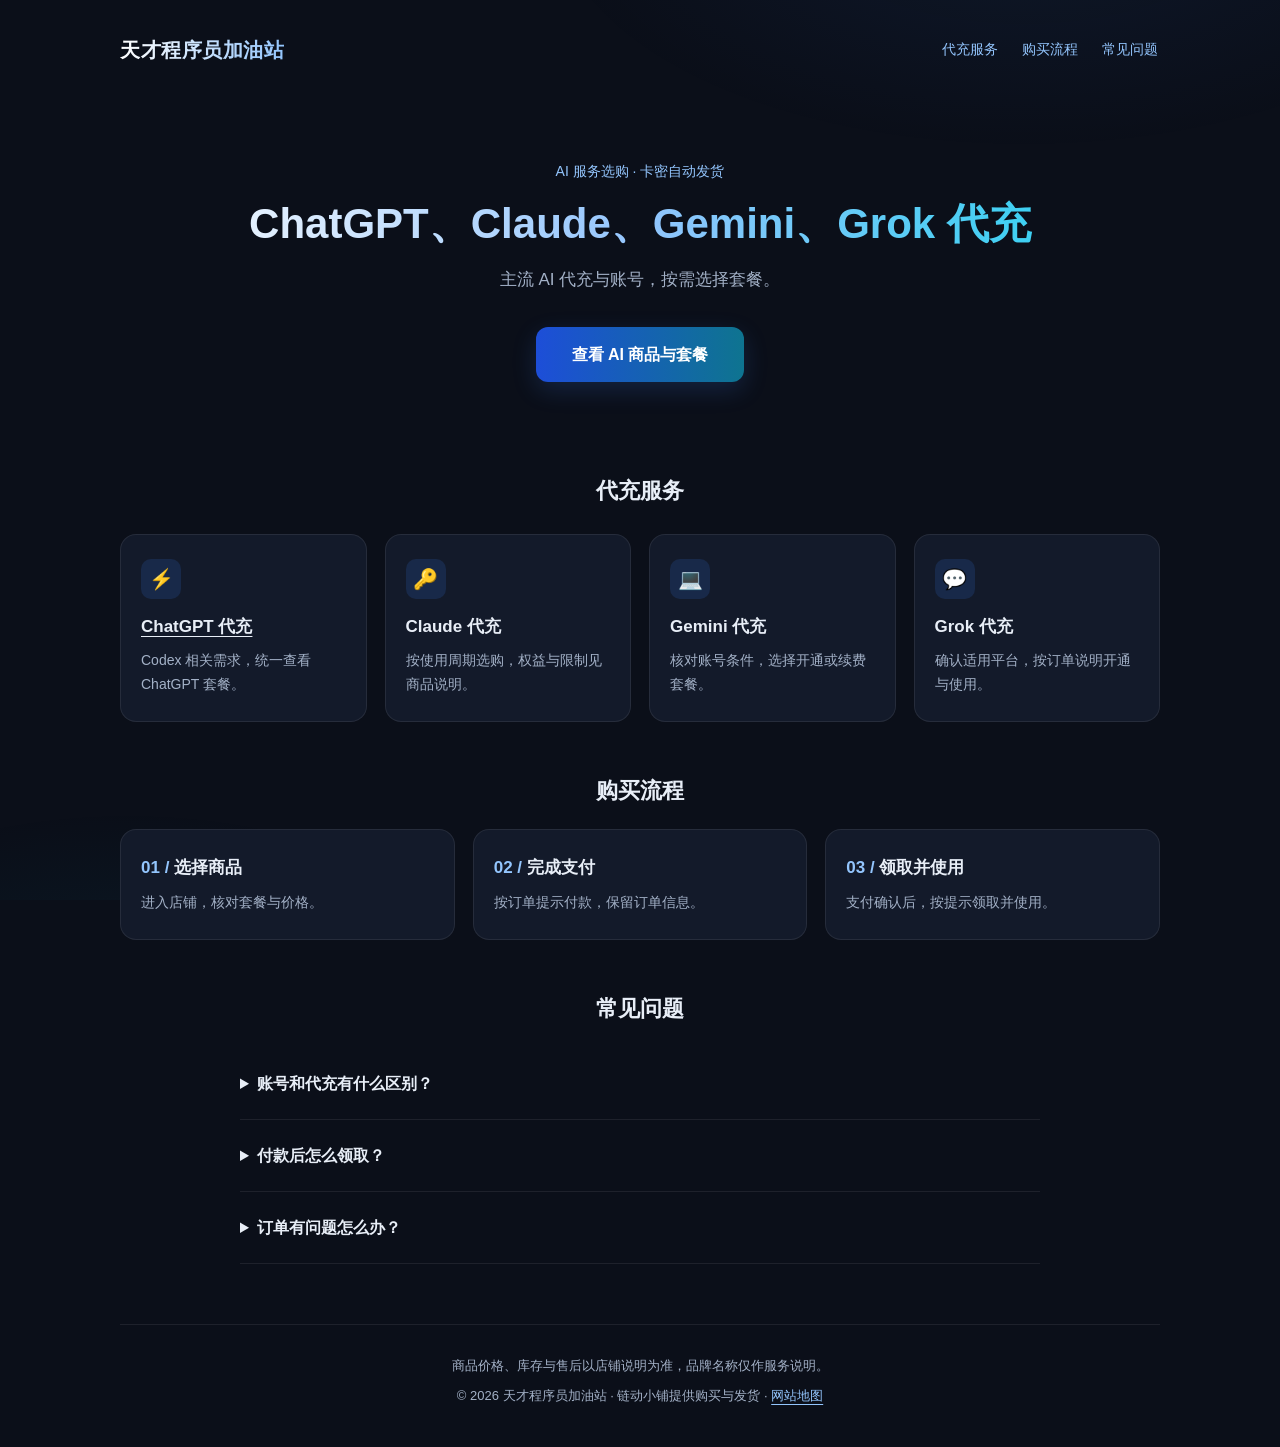
==== commit 4b56876a: "Improve service keyword SEO and canonical routing" ====
--- a/index.html
+++ b/index.html
@@ -3,20 +3,22 @@
 <head>
   <meta charset="UTF-8">
   <meta name="viewport" content="width=device-width, initial-scale=1.0">
-  <title>ChatGPT（Codex）、Claude、Gemini、Grok 代充 | 天才程序员加油站</title>
+  <meta name="keywords" content="chatgpt,claude,codex,grok,gemini,gpt代充,claude代充,codex代充,grok代充,gemini代充,天才程序员,tibo,克劳德代充,克劳德">
+  <title>ChatGPT、Codex、Claude、Gemini、Grok 代充 | 天才程序员加油站</title>
   <meta name="description" content="了解 ChatGPT 代充、Claude 代充、Gemini 代充与 Grok 代充。Codex 代充相关需求统一查看 ChatGPT 套餐，具体适用权益以商品页为准。在天才程序员加油站核对使用时长、交付方式与当前在售套餐。">
   <meta name="theme-color" content="#0b0f19">
   <link rel="canonical" href="https://fomo9527.top/">
-  <link rel="icon" type="image/svg+xml" href="/favicon.svg">
+  <link rel="icon" type="image/x-icon" sizes="16x16 32x32 48x48" href="/favicon.ico">
+  <link rel="icon" type="image/png" sizes="96x96" href="/favicon.png">
   <meta property="og:type" content="website">
   <meta property="og:locale" content="zh_CN">
   <meta property="og:site_name" content="天才程序员加油站">
-  <meta property="og:title" content="ChatGPT（Codex）、Claude、Gemini、Grok 代充 | 天才程序员加油站">
-  <meta property="og:description" content="了解 ChatGPT、Claude、Gemini、Grok 代充的选购要点；Codex 相关使用需求在 ChatGPT 套餐中核对。前往店铺查看当前在售规格。">
+  <meta property="og:title" content="ChatGPT、Codex、Claude、Gemini、Grok 代充 | 天才程序员加油站">
+  <meta property="og:description" content="了解 ChatGPT 代充、Claude 代充、Gemini 代充与 Grok 代充。Codex 代充相关需求统一查看 ChatGPT 套餐，具体适用权益以商品页为准。在天才程序员加油站核对使用时长、交付方式与当前在售套餐。">
   <meta property="og:url" content="https://fomo9527.top/">
   <meta name="twitter:card" content="summary">
-  <meta name="twitter:title" content="ChatGPT（Codex）、Claude、Gemini、Grok 代充 | 天才程序员加油站">
-  <meta name="twitter:description" content="查看 ChatGPT、Claude、Gemini、Grok 代充选购说明；Codex 相关需求统一查看 ChatGPT 套餐。">
+  <meta name="twitter:title" content="ChatGPT、Codex、Claude、Gemini、Grok 代充 | 天才程序员加油站">
+  <meta name="twitter:description" content="了解 ChatGPT 代充、Claude 代充、Gemini 代充与 Grok 代充。Codex 代充相关需求统一查看 ChatGPT 套餐，具体适用权益以商品页为准。在天才程序员加油站核对使用时长、交付方式与当前在售套餐。">
   <script type="application/ld+json">
     {
       "@context": "https://schema.org",
@@ -32,247 +34,15 @@
           "@type": "WebPage",
           "@id": "https://fomo9527.top/#webpage",
           "url": "https://fomo9527.top/",
-          "name": "ChatGPT（Codex）、Claude、Gemini、Grok 代充 | 天才程序员加油站",
-          "description": "ChatGPT、Claude、Gemini、Grok 代充的选购说明、购买流程和常见问题；Codex 相关使用需求在 ChatGPT 套餐中核对。",
+          "name": "ChatGPT、Codex、Claude、Gemini、Grok 代充 | 天才程序员加油站",
+          "description": "了解 ChatGPT 代充、Claude 代充、Gemini 代充与 Grok 代充。Codex 代充相关需求统一查看 ChatGPT 套餐，具体适用权益以商品页为准。在天才程序员加油站核对使用时长、交付方式与当前在售套餐。",
           "inLanguage": "zh-CN",
           "isPartOf": { "@id": "https://fomo9527.top/#website" }
         }
       ]
     }
   </script>
-  <style>
-    :root {
-      --bg: #0b0f19;
-      --card: #131a2a;
-      --border: rgba(255, 255, 255, 0.08);
-      --text: #e8eef7;
-      --muted: #a3b1c7;
-      --primary: #1d4ed8;
-      --primary-2: #0e7490;
-      --glow: rgba(59, 130, 246, 0.18);
-    }
-
-    * { box-sizing: border-box; margin: 0; padding: 0; }
-
-    body {
-      font-family: -apple-system, BlinkMacSystemFont, "Segoe UI", "PingFang SC", "Hiragino Sans GB", "Microsoft YaHei", sans-serif;
-      background: var(--bg);
-      color: var(--text);
-      line-height: 1.7;
-      min-height: 100vh;
-    }
-
-    a { color: #93c5fd; text-underline-offset: 4px; }
-
-    :focus-visible { outline: 3px solid #22d3ee; outline-offset: 5px; }
-
-    .sr-only {
-      position: absolute;
-      width: 1px;
-      height: 1px;
-      padding: 0;
-      margin: -1px;
-      overflow: hidden;
-      clip-path: inset(50%);
-      white-space: nowrap;
-      border: 0;
-    }
-
-    .skip-link {
-      position: absolute;
-      top: 8px;
-      left: 20px;
-      z-index: 2;
-      padding: 8px 16px;
-      background: var(--card);
-      transform: translateY(-150%);
-    }
-
-    .skip-link:focus { transform: translateY(0); }
-
-    .bg-glow {
-      position: fixed;
-      inset: 0;
-      background:
-        radial-gradient(800px 400px at 80% -10%, rgba(59, 130, 246, 0.08), transparent 60%),
-        radial-gradient(600px 300px at 10% 110%, rgba(6, 182, 212, 0.06), transparent 60%);
-      pointer-events: none;
-      z-index: 0;
-    }
-
-    .container {
-      max-width: 1080px;
-      margin: 0 auto;
-      padding: 0 20px;
-      position: relative;
-      z-index: 1;
-    }
-
-    header {
-      padding: 28px 0;
-      display: flex;
-      justify-content: space-between;
-      align-items: center;
-      gap: 20px;
-      flex-wrap: wrap;
-    }
-
-    .logo {
-      font-size: 20px;
-      font-weight: 700;
-      letter-spacing: 0.5px;
-      text-decoration: none;
-      background: linear-gradient(90deg, #fff, #93c5fd);
-      -webkit-background-clip: text;
-      -webkit-text-fill-color: transparent;
-    }
-
-    nav {
-      display: flex;
-      flex-wrap: wrap;
-      justify-content: center;
-      gap: 8px 20px;
-      font-size: 14px;
-    }
-
-    nav a { padding: 10px 2px; text-decoration: none; }
-
-    nav a:hover { text-decoration: underline; }
-
-    .hero {
-      text-align: center;
-      padding: 60px 0 40px;
-    }
-
-    .hero h1 {
-      font-size: 42px;
-      font-weight: 800;
-      line-height: 1.25;
-      margin-bottom: 16px;
-      background: linear-gradient(90deg, #ffffff, #93c5fd 50%, #22d3ee);
-      -webkit-background-clip: text;
-      -webkit-text-fill-color: transparent;
-    }
-
-    .hero p {
-      font-size: 17px;
-      color: var(--muted);
-      max-width: 620px;
-      margin: 0 auto 32px;
-    }
-
-    .hero .eyebrow { font-size: 14px; color: #93c5fd; margin-bottom: 14px; }
-
-    .btn {
-      display: inline-flex;
-      align-items: center;
-      justify-content: center;
-      gap: 8px;
-      background: linear-gradient(90deg, var(--primary), var(--primary-2));
-      color: #fff;
-      text-decoration: none;
-      padding: 14px 36px;
-      border-radius: 12px;
-      font-size: 16px;
-      font-weight: 600;
-      box-shadow: 0 8px 24px var(--glow);
-      transition: transform 0.15s ease, box-shadow 0.15s ease;
-    }
-
-    .btn:hover {
-      transform: translateY(-2px);
-      box-shadow: 0 10px 28px rgba(59, 130, 246, 0.25);
-    }
-
-    .features {
-      display: grid;
-      grid-template-columns: repeat(auto-fit, minmax(240px, 1fr));
-      gap: 18px;
-      margin: 24px 0 40px;
-    }
-
-    .card {
-      background: var(--card);
-      border: 1px solid var(--border);
-      border-radius: 16px;
-      padding: 24px 20px;
-      transition: border-color 0.2s;
-    }
-
-    .card:hover {
-      border-color: rgba(59, 130, 246, 0.4);
-    }
-
-    .card-icon {
-      width: 40px;
-      height: 40px;
-      border-radius: 10px;
-      background: rgba(59, 130, 246, 0.15);
-      display: flex;
-      align-items: center;
-      justify-content: center;
-      margin-bottom: 14px;
-      font-size: 20px;
-    }
-
-    .card h3 {
-      font-size: 17px;
-      margin-bottom: 8px;
-    }
-
-    .card p {
-      font-size: 14px;
-      color: var(--muted);
-    }
-
-    .section-title {
-      text-align: center;
-      font-size: 22px;
-      margin: 50px 0 20px;
-    }
-
-    .steps {
-      display: grid;
-      grid-template-columns: repeat(3, minmax(0, 1fr));
-      gap: 18px;
-      list-style: none;
-      counter-reset: purchase;
-    }
-
-    .steps li { counter-increment: purchase; }
-
-    .steps h3::before { content: "0" counter(purchase) " / "; color: #93c5fd; }
-
-    .faq { max-width: 800px; margin: 0 auto 60px; }
-
-    .faq details { border-bottom: 1px solid var(--border); padding: 18px 0; }
-
-    .faq summary { cursor: pointer; font-weight: 600; padding: 4px 0; }
-
-    .faq p { margin-top: 12px; color: var(--muted); font-size: 15px; }
-
-    footer {
-      text-align: center;
-      padding: 30px 0 40px;
-      color: var(--muted);
-      font-size: 13px;
-      border-top: 1px solid var(--border);
-    }
-
-    footer p + p { margin-top: 8px; }
-
-    @media (max-width: 640px) {
-      .hero h1 { font-size: 30px; }
-      .hero { padding: 40px 0 30px; }
-      header { flex-direction: column; gap: 10px; }
-      .features, .steps { grid-template-columns: 1fr; }
-    }
-
-    @media (prefers-reduced-motion: reduce) {
-      .btn, .card { transition: none; }
-      .btn:hover { transform: none; }
-    }
-  </style>
+  <link rel="stylesheet" href="/styles.css">
 </head>
 <body>
   <a class="skip-link" href="#main">跳转到主要内容</a>
@@ -301,7 +71,7 @@
         <div class="features">
           <article class="card" id="chatgpt" aria-labelledby="chatgpt-title">
             <div class="card-icon" aria-hidden="true">⚡</div>
-            <h3 id="chatgpt-title">ChatGPT 代充</h3>
+            <h3 id="chatgpt-title"><a href="/chatgpt/">ChatGPT 代充</a></h3>
             <p>Codex 相关需求，统一查看 ChatGPT 套餐。</p>
           </article>
           <article class="card" id="claude" aria-labelledby="claude-title">
--- a/styles.css
+++ b/styles.css
@@ -0,0 +1,235 @@
+:root {
+  --bg: #0b0f19;
+  --card: #131a2a;
+  --border: rgba(255, 255, 255, 0.08);
+  --text: #e8eef7;
+  --muted: #a3b1c7;
+  --primary: #1d4ed8;
+  --primary-2: #0e7490;
+  --glow: rgba(59, 130, 246, 0.18);
+}
+
+* { box-sizing: border-box; margin: 0; padding: 0; }
+
+body {
+  font-family: -apple-system, BlinkMacSystemFont, "Segoe UI", "PingFang SC", "Hiragino Sans GB", "Microsoft YaHei", sans-serif;
+  background: var(--bg);
+  color: var(--text);
+  line-height: 1.7;
+  min-height: 100vh;
+}
+
+a { color: #93c5fd; text-underline-offset: 4px; }
+
+:focus-visible { outline: 3px solid #22d3ee; outline-offset: 5px; }
+
+.sr-only {
+  position: absolute;
+  width: 1px;
+  height: 1px;
+  padding: 0;
+  margin: -1px;
+  overflow: hidden;
+  clip-path: inset(50%);
+  white-space: nowrap;
+  border: 0;
+}
+
+.skip-link {
+  position: absolute;
+  top: 8px;
+  left: 20px;
+  z-index: 2;
+  padding: 8px 16px;
+  background: var(--card);
+  transform: translateY(-150%);
+}
+
+.skip-link:focus { transform: translateY(0); }
+
+.bg-glow {
+  position: fixed;
+  inset: 0;
+  background:
+    radial-gradient(800px 400px at 80% -10%, rgba(59, 130, 246, 0.08), transparent 60%),
+    radial-gradient(600px 300px at 10% 110%, rgba(6, 182, 212, 0.06), transparent 60%);
+  pointer-events: none;
+  z-index: 0;
+}
+
+.container {
+  max-width: 1080px;
+  margin: 0 auto;
+  padding: 0 20px;
+  position: relative;
+  z-index: 1;
+}
+
+header {
+  padding: 28px 0;
+  display: flex;
+  justify-content: space-between;
+  align-items: center;
+  gap: 20px;
+  flex-wrap: wrap;
+}
+
+.logo {
+  font-size: 20px;
+  font-weight: 700;
+  letter-spacing: 0.5px;
+  text-decoration: none;
+  background: linear-gradient(90deg, #fff, #93c5fd);
+  -webkit-background-clip: text;
+  -webkit-text-fill-color: transparent;
+}
+
+nav {
+  display: flex;
+  flex-wrap: wrap;
+  justify-content: center;
+  gap: 8px 20px;
+  font-size: 14px;
+}
+
+nav a { padding: 10px 2px; text-decoration: none; }
+
+nav a:hover { text-decoration: underline; }
+
+.hero {
+  text-align: center;
+  padding: 60px 0 40px;
+}
+
+.hero h1 {
+  font-size: 42px;
+  font-weight: 800;
+  line-height: 1.25;
+  margin-bottom: 16px;
+  background: linear-gradient(90deg, #ffffff, #93c5fd 50%, #22d3ee);
+  -webkit-background-clip: text;
+  -webkit-text-fill-color: transparent;
+}
+
+.hero p {
+  font-size: 17px;
+  color: var(--muted);
+  max-width: 620px;
+  margin: 0 auto 32px;
+}
+
+.hero .eyebrow { font-size: 14px; color: #93c5fd; margin-bottom: 14px; }
+
+.btn {
+  display: inline-flex;
+  align-items: center;
+  justify-content: center;
+  gap: 8px;
+  background: linear-gradient(90deg, var(--primary), var(--primary-2));
+  color: #fff;
+  text-decoration: none;
+  padding: 14px 36px;
+  border-radius: 12px;
+  font-size: 16px;
+  font-weight: 600;
+  box-shadow: 0 8px 24px var(--glow);
+  transition: transform 0.15s ease, box-shadow 0.15s ease;
+}
+
+.btn:hover {
+  transform: translateY(-2px);
+  box-shadow: 0 10px 28px rgba(59, 130, 246, 0.25);
+}
+
+.features {
+  display: grid;
+  grid-template-columns: repeat(auto-fit, minmax(240px, 1fr));
+  gap: 18px;
+  margin: 24px 0 40px;
+}
+
+.card {
+  background: var(--card);
+  border: 1px solid var(--border);
+  border-radius: 16px;
+  padding: 24px 20px;
+  transition: border-color 0.2s;
+}
+
+.card:hover {
+  border-color: rgba(59, 130, 246, 0.4);
+}
+
+.card-icon {
+  width: 40px;
+  height: 40px;
+  border-radius: 10px;
+  background: rgba(59, 130, 246, 0.15);
+  display: flex;
+  align-items: center;
+  justify-content: center;
+  margin-bottom: 14px;
+  font-size: 20px;
+}
+
+.card h3 {
+  font-size: 17px;
+  margin-bottom: 8px;
+}
+
+.card p {
+  font-size: 14px;
+  color: var(--muted);
+}
+
+.section-title {
+  text-align: center;
+  font-size: 22px;
+  margin: 50px 0 20px;
+}
+
+.steps {
+  display: grid;
+  grid-template-columns: repeat(3, minmax(0, 1fr));
+  gap: 18px;
+  list-style: none;
+  counter-reset: purchase;
+}
+
+.steps li { counter-increment: purchase; }
+
+.steps h3::before { content: "0" counter(purchase) " / "; color: #93c5fd; }
+
+.faq { max-width: 800px; margin: 0 auto 60px; }
+
+.faq details { border-bottom: 1px solid var(--border); padding: 18px 0; }
+
+.faq summary { cursor: pointer; font-weight: 600; padding: 4px 0; }
+
+.faq p { margin-top: 12px; color: var(--muted); font-size: 15px; }
+
+footer {
+  text-align: center;
+  padding: 30px 0 40px;
+  color: var(--muted);
+  font-size: 13px;
+  border-top: 1px solid var(--border);
+}
+
+footer p + p { margin-top: 8px; }
+
+@media (max-width: 640px) {
+  .hero h1 { font-size: 30px; }
+  .hero { padding: 40px 0 30px; }
+  header { flex-direction: column; gap: 10px; }
+  .features, .steps { grid-template-columns: 1fr; }
+}
+
+@media (prefers-reduced-motion: reduce) {
+  .btn, .card { transition: none; }
+  .btn:hover { transform: none; }
+}
+
+.breadcrumb { justify-content: flex-start; align-items: center; gap: 8px; padding-top: 8px; color: var(--muted); }
+.breadcrumb a { padding: 0; }
+.card h3 a { color: inherit; text-decoration-thickness: 1px; }
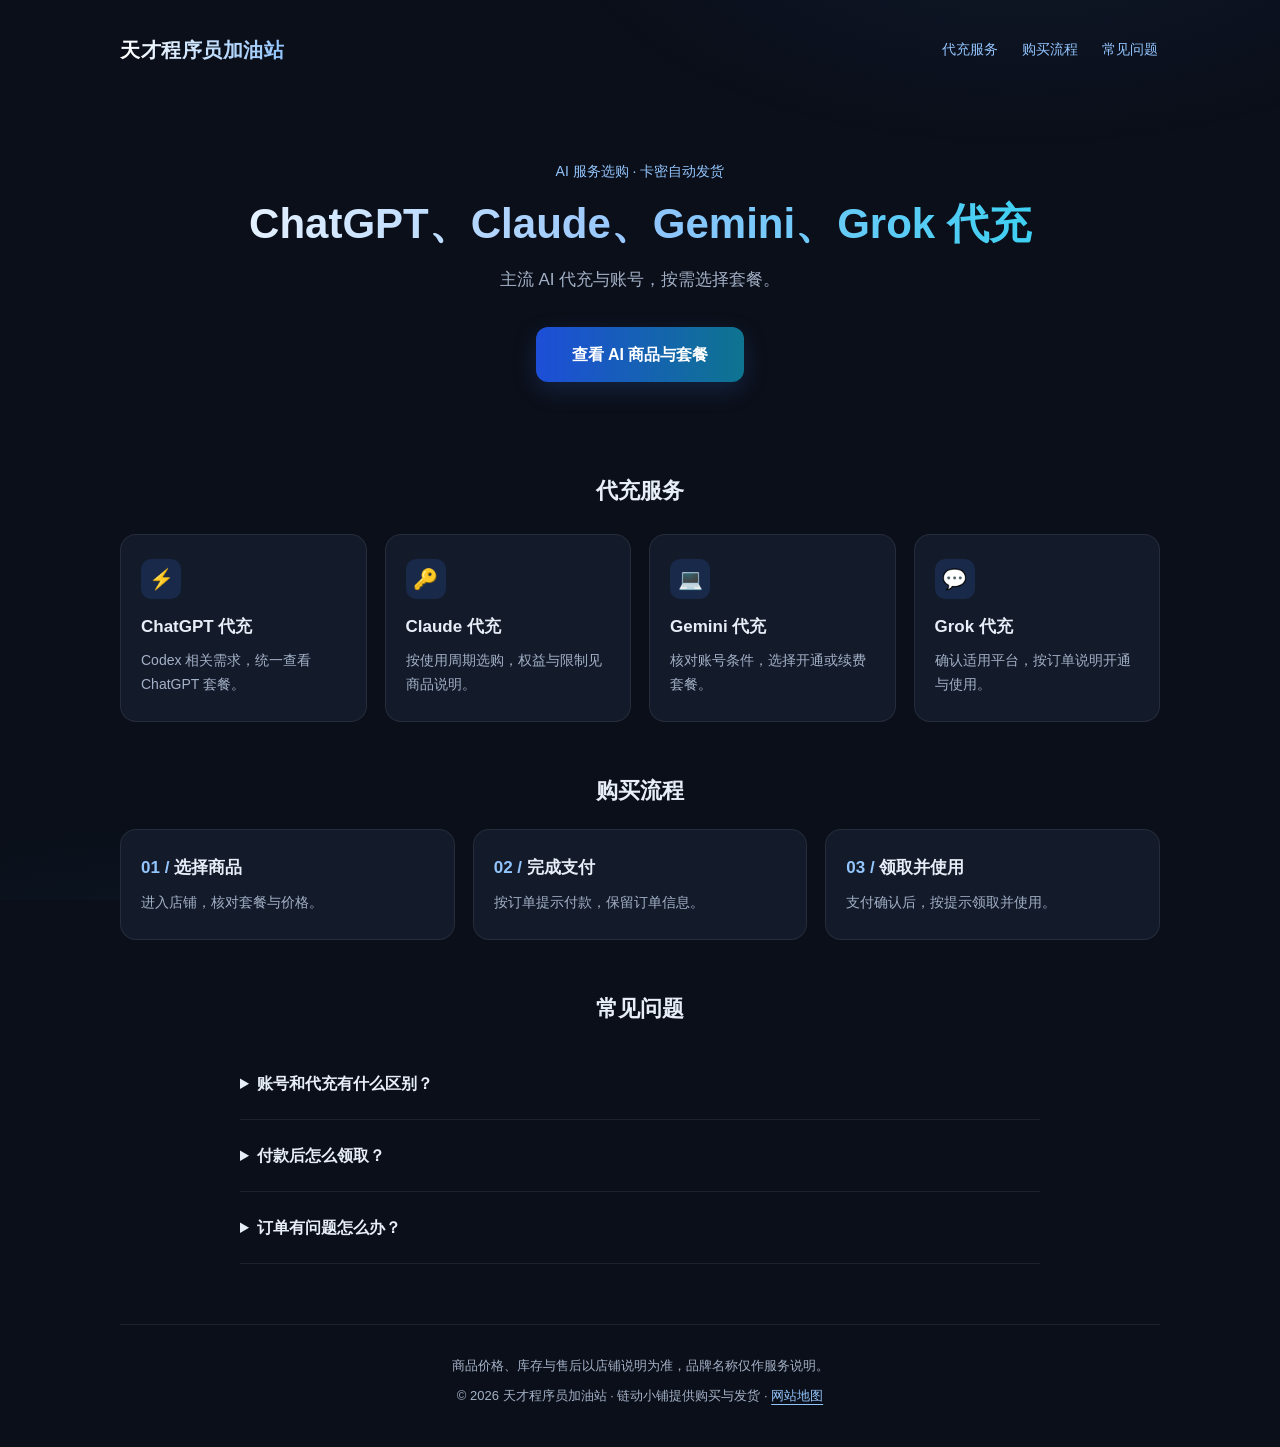
==== commit a5cd9835: "Restore site to d02dc99" ====
--- a/index.html
+++ b/index.html
@@ -42,7 +42,239 @@
       ]
     }
   </script>
-  <link rel="stylesheet" href="/styles.css">
+  <style>
+    :root {
+      --bg: #0b0f19;
+      --card: #131a2a;
+      --border: rgba(255, 255, 255, 0.08);
+      --text: #e8eef7;
+      --muted: #a3b1c7;
+      --primary: #1d4ed8;
+      --primary-2: #0e7490;
+      --glow: rgba(59, 130, 246, 0.18);
+    }
+
+    * { box-sizing: border-box; margin: 0; padding: 0; }
+
+    body {
+      font-family: -apple-system, BlinkMacSystemFont, "Segoe UI", "PingFang SC", "Hiragino Sans GB", "Microsoft YaHei", sans-serif;
+      background: var(--bg);
+      color: var(--text);
+      line-height: 1.7;
+      min-height: 100vh;
+    }
+
+    a { color: #93c5fd; text-underline-offset: 4px; }
+
+    :focus-visible { outline: 3px solid #22d3ee; outline-offset: 5px; }
+
+    .sr-only {
+      position: absolute;
+      width: 1px;
+      height: 1px;
+      padding: 0;
+      margin: -1px;
+      overflow: hidden;
+      clip-path: inset(50%);
+      white-space: nowrap;
+      border: 0;
+    }
+
+    .skip-link {
+      position: absolute;
+      top: 8px;
+      left: 20px;
+      z-index: 2;
+      padding: 8px 16px;
+      background: var(--card);
+      transform: translateY(-150%);
+    }
+
+    .skip-link:focus { transform: translateY(0); }
+
+    .bg-glow {
+      position: fixed;
+      inset: 0;
+      background:
+        radial-gradient(800px 400px at 80% -10%, rgba(59, 130, 246, 0.08), transparent 60%),
+        radial-gradient(600px 300px at 10% 110%, rgba(6, 182, 212, 0.06), transparent 60%);
+      pointer-events: none;
+      z-index: 0;
+    }
+
+    .container {
+      max-width: 1080px;
+      margin: 0 auto;
+      padding: 0 20px;
+      position: relative;
+      z-index: 1;
+    }
+
+    header {
+      padding: 28px 0;
+      display: flex;
+      justify-content: space-between;
+      align-items: center;
+      gap: 20px;
+      flex-wrap: wrap;
+    }
+
+    .logo {
+      font-size: 20px;
+      font-weight: 700;
+      letter-spacing: 0.5px;
+      text-decoration: none;
+      background: linear-gradient(90deg, #fff, #93c5fd);
+      -webkit-background-clip: text;
+      -webkit-text-fill-color: transparent;
+    }
+
+    nav {
+      display: flex;
+      flex-wrap: wrap;
+      justify-content: center;
+      gap: 8px 20px;
+      font-size: 14px;
+    }
+
+    nav a { padding: 10px 2px; text-decoration: none; }
+
+    nav a:hover { text-decoration: underline; }
+
+    .hero {
+      text-align: center;
+      padding: 60px 0 40px;
+    }
+
+    .hero h1 {
+      font-size: 42px;
+      font-weight: 800;
+      line-height: 1.25;
+      margin-bottom: 16px;
+      background: linear-gradient(90deg, #ffffff, #93c5fd 50%, #22d3ee);
+      -webkit-background-clip: text;
+      -webkit-text-fill-color: transparent;
+    }
+
+    .hero p {
+      font-size: 17px;
+      color: var(--muted);
+      max-width: 620px;
+      margin: 0 auto 32px;
+    }
+
+    .hero .eyebrow { font-size: 14px; color: #93c5fd; margin-bottom: 14px; }
+
+    .btn {
+      display: inline-flex;
+      align-items: center;
+      justify-content: center;
+      gap: 8px;
+      background: linear-gradient(90deg, var(--primary), var(--primary-2));
+      color: #fff;
+      text-decoration: none;
+      padding: 14px 36px;
+      border-radius: 12px;
+      font-size: 16px;
+      font-weight: 600;
+      box-shadow: 0 8px 24px var(--glow);
+      transition: transform 0.15s ease, box-shadow 0.15s ease;
+    }
+
+    .btn:hover {
+      transform: translateY(-2px);
+      box-shadow: 0 10px 28px rgba(59, 130, 246, 0.25);
+    }
+
+    .features {
+      display: grid;
+      grid-template-columns: repeat(auto-fit, minmax(240px, 1fr));
+      gap: 18px;
+      margin: 24px 0 40px;
+    }
+
+    .card {
+      background: var(--card);
+      border: 1px solid var(--border);
+      border-radius: 16px;
+      padding: 24px 20px;
+      transition: border-color 0.2s;
+    }
+
+    .card:hover {
+      border-color: rgba(59, 130, 246, 0.4);
+    }
+
+    .card-icon {
+      width: 40px;
+      height: 40px;
+      border-radius: 10px;
+      background: rgba(59, 130, 246, 0.15);
+      display: flex;
+      align-items: center;
+      justify-content: center;
+      margin-bottom: 14px;
+      font-size: 20px;
+    }
+
+    .card h3 {
+      font-size: 17px;
+      margin-bottom: 8px;
+    }
+
+    .card p {
+      font-size: 14px;
+      color: var(--muted);
+    }
+
+    .section-title {
+      text-align: center;
+      font-size: 22px;
+      margin: 50px 0 20px;
+    }
+
+    .steps {
+      display: grid;
+      grid-template-columns: repeat(3, minmax(0, 1fr));
+      gap: 18px;
+      list-style: none;
+      counter-reset: purchase;
+    }
+
+    .steps li { counter-increment: purchase; }
+
+    .steps h3::before { content: "0" counter(purchase) " / "; color: #93c5fd; }
+
+    .faq { max-width: 800px; margin: 0 auto 60px; }
+
+    .faq details { border-bottom: 1px solid var(--border); padding: 18px 0; }
+
+    .faq summary { cursor: pointer; font-weight: 600; padding: 4px 0; }
+
+    .faq p { margin-top: 12px; color: var(--muted); font-size: 15px; }
+
+    footer {
+      text-align: center;
+      padding: 30px 0 40px;
+      color: var(--muted);
+      font-size: 13px;
+      border-top: 1px solid var(--border);
+    }
+
+    footer p + p { margin-top: 8px; }
+
+    @media (max-width: 640px) {
+      .hero h1 { font-size: 30px; }
+      .hero { padding: 40px 0 30px; }
+      header { flex-direction: column; gap: 10px; }
+      .features, .steps { grid-template-columns: 1fr; }
+    }
+
+    @media (prefers-reduced-motion: reduce) {
+      .btn, .card { transition: none; }
+      .btn:hover { transform: none; }
+    }
+  </style>
 </head>
 <body>
   <a class="skip-link" href="#main">跳转到主要内容</a>
@@ -71,7 +303,7 @@
         <div class="features">
           <article class="card" id="chatgpt" aria-labelledby="chatgpt-title">
             <div class="card-icon" aria-hidden="true">⚡</div>
-            <h3 id="chatgpt-title"><a href="/chatgpt/">ChatGPT 代充</a></h3>
+            <h3 id="chatgpt-title">ChatGPT 代充</h3>
             <p>Codex 相关需求，统一查看 ChatGPT 套餐。</p>
           </article>
           <article class="card" id="claude" aria-labelledby="claude-title">
